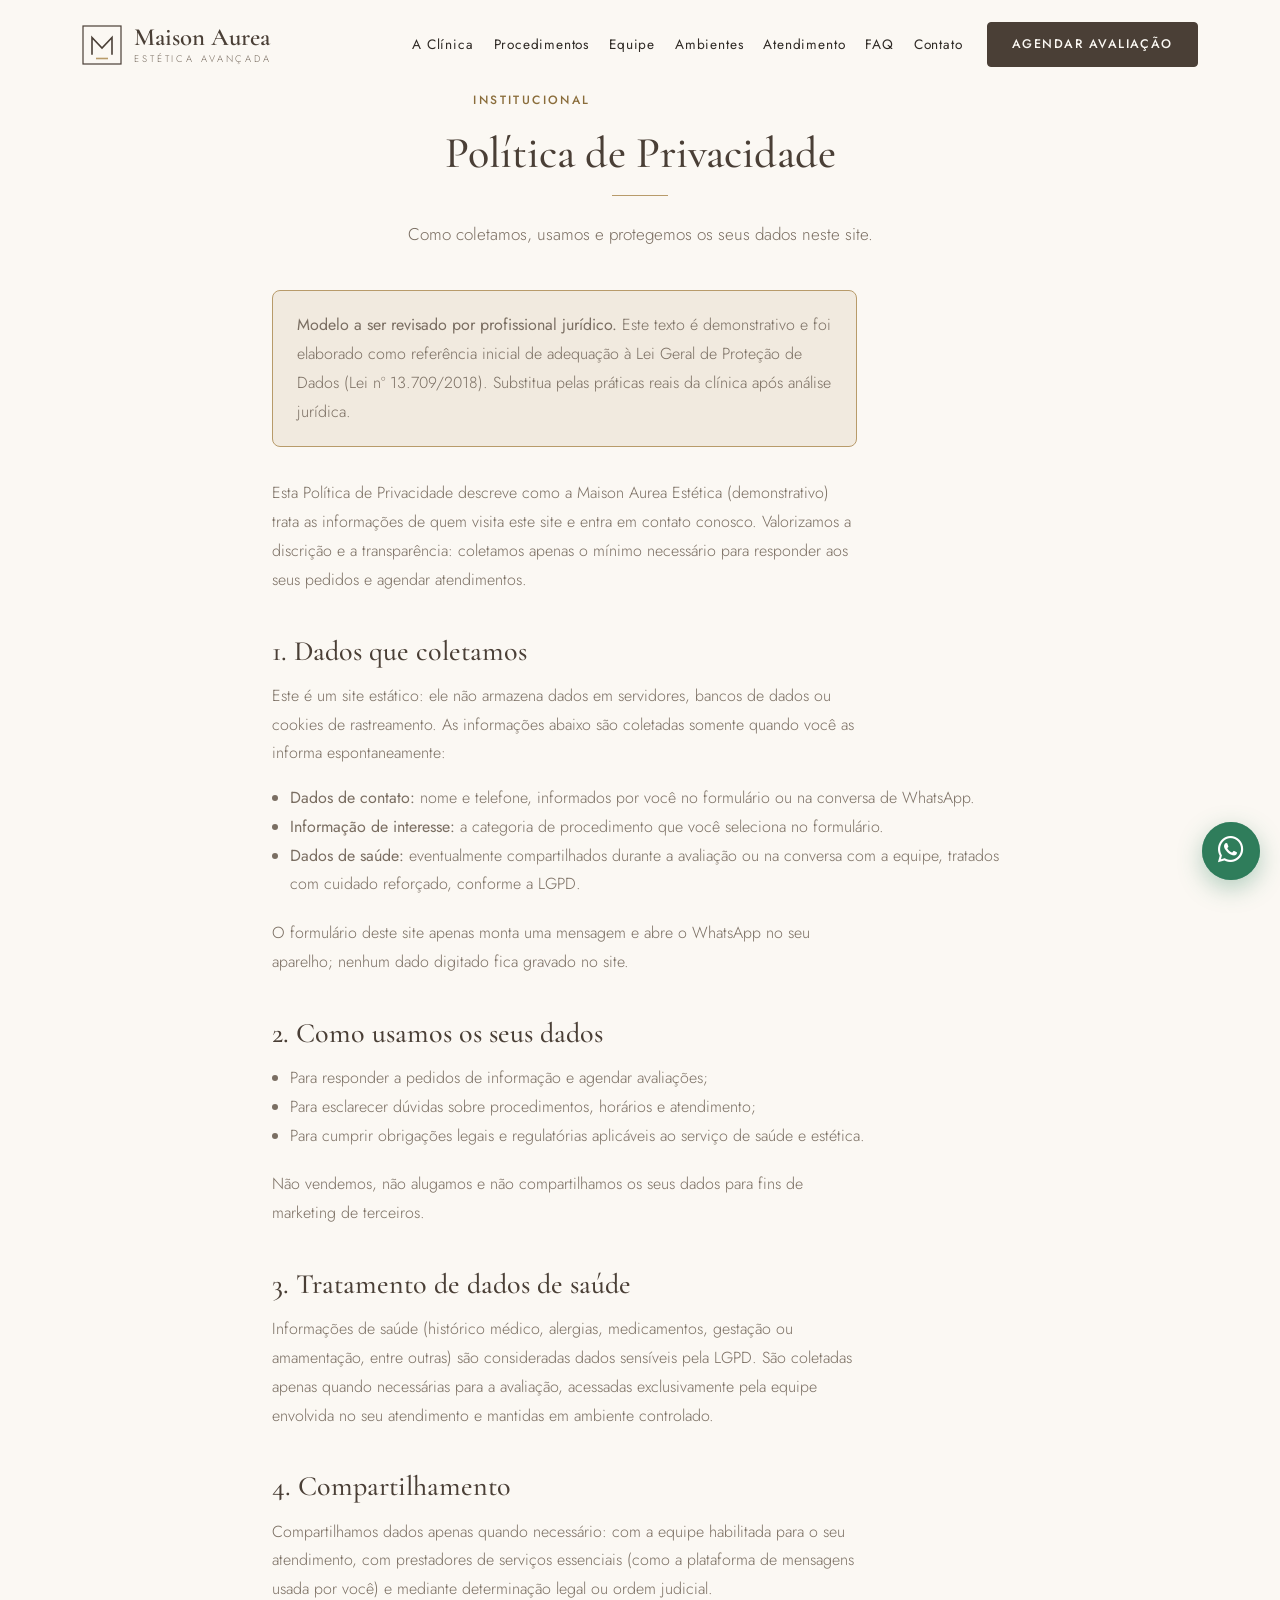
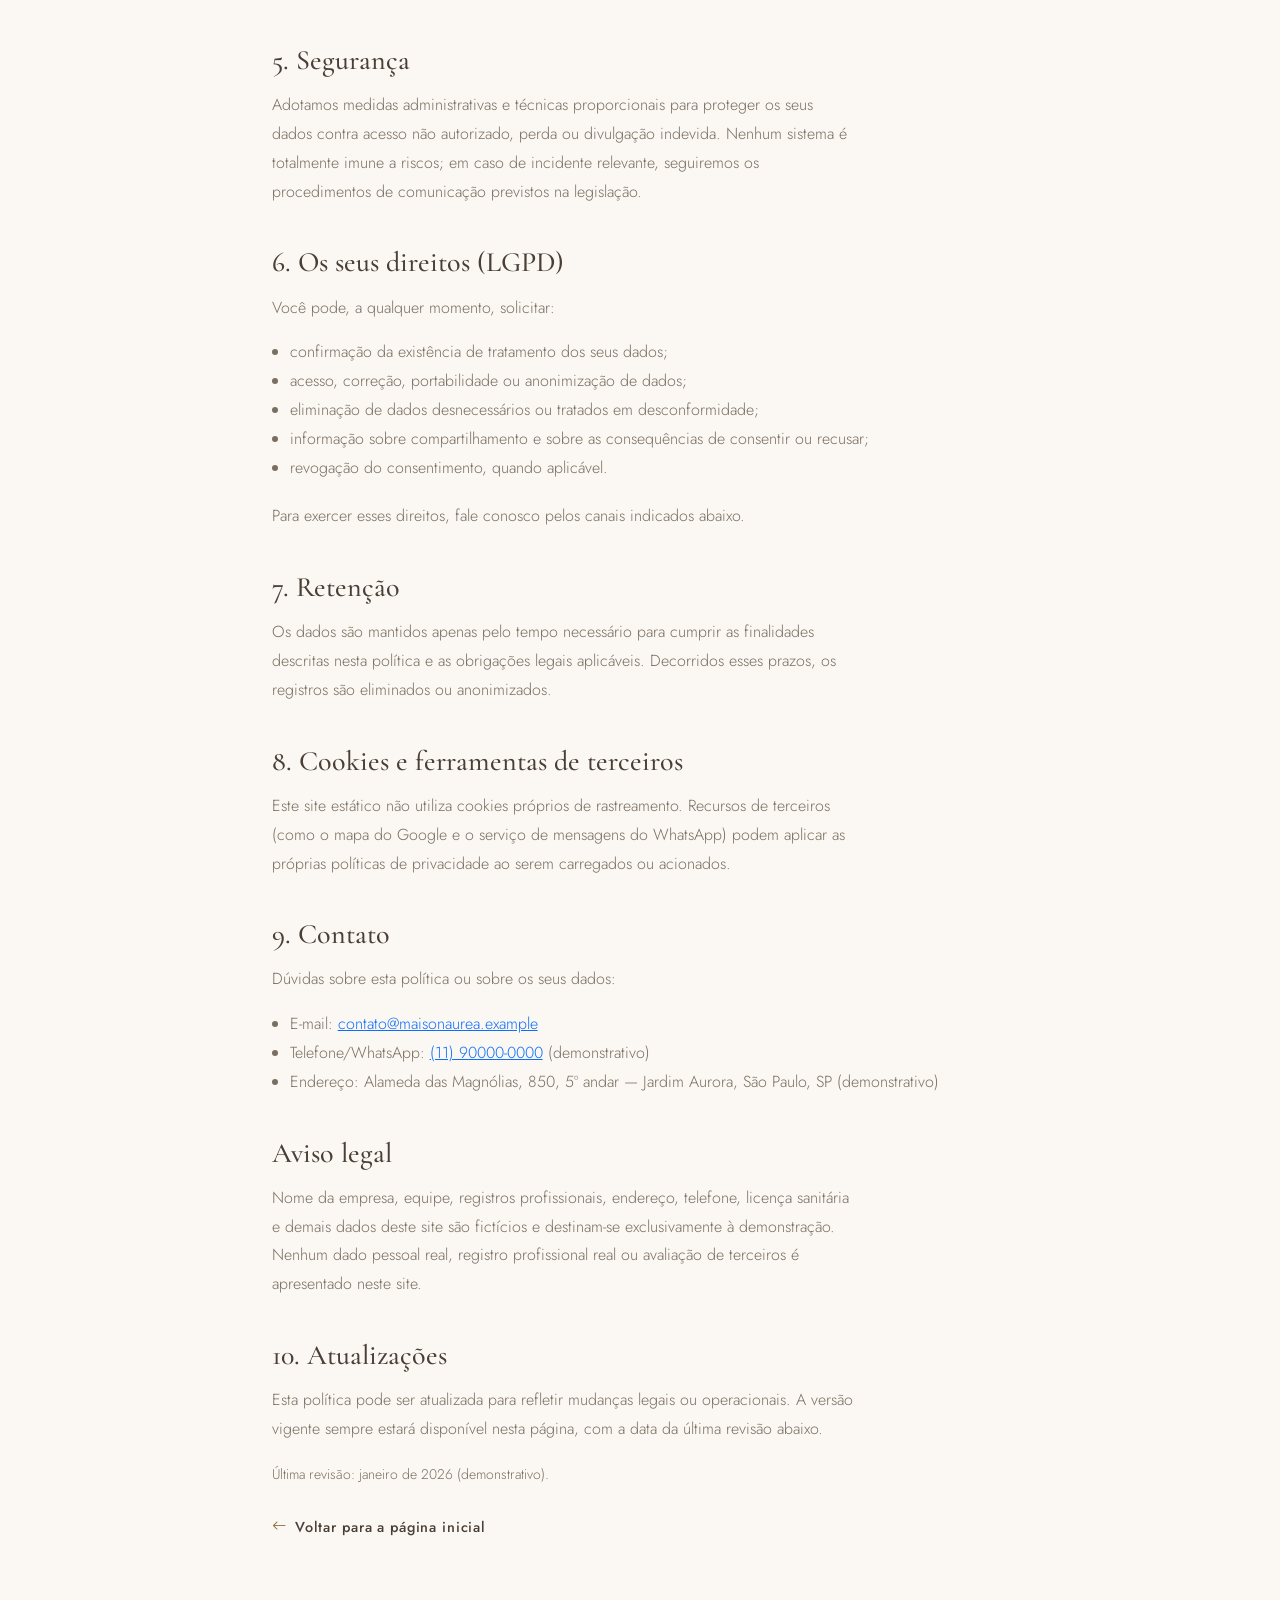
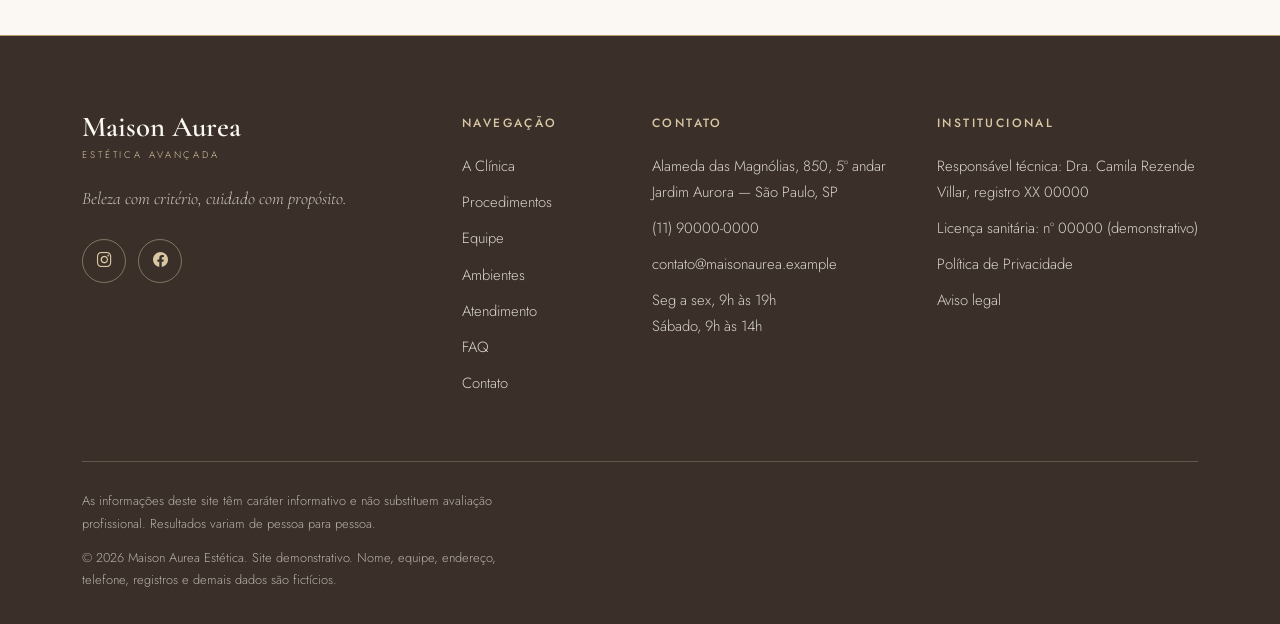
==== privacidade.html @ e2713e15 "first commit" ====
<!DOCTYPE html>
<html lang="pt-BR">
<head>
  <meta charset="UTF-8">
  <meta name="viewport" content="width=device-width, initial-scale=1">

  <title>Política de Privacidade | Maison Aurea Estética</title>
  <meta name="description" content="Política de privacidade da Maison Aurea Estética: como tratamos os seus dados de contato e de saúde conforme a LGPD.">
  <!-- SUBSTITUIR pelo domínio real antes da publicação -->
  <!-- <link rel="canonical" href="https://www.seudominio.com.br/privacidade.html"> -->
  <meta name="theme-color" content="#4A3F36">
  <meta name="robots" content="noindex">

  <link rel="icon" href="favicon/favicon.svg" type="image/svg+xml">
  <link rel="icon" href="favicon/favicon-32x32.png" sizes="32x32" type="image/png">
  <link rel="apple-touch-icon" href="favicon/apple-touch-icon.png">

  <link rel="preconnect" href="https://fonts.googleapis.com">
  <link rel="preconnect" href="https://fonts.gstatic.com" crossorigin>
  <link rel="preconnect" href="https://cdn.jsdelivr.net" crossorigin>
  <link href="https://fonts.googleapis.com/css2?family=Cormorant+Garamond:ital,wght@0,500;0,600;1,500;1,600&family=Jost:wght@300;400;500&display=swap" rel="stylesheet">

  <link href="https://cdn.jsdelivr.net/npm/bootstrap@5.3.3/dist/css/bootstrap.min.css" rel="stylesheet" integrity="sha384-QWTKZyjpPEjISv5WaRU9OFeRpok6YctnYmDr5pNlyT2bRjXh0JMhjY6hW+ALEwIH" crossorigin="anonymous">
  <link href="https://cdn.jsdelivr.net/npm/bootstrap-icons@1.11.3/font/bootstrap-icons.min.css" rel="stylesheet" integrity="sha384-XGjxtQfXaH2tnPFa9x+ruJTuLE3Aa6LhHSWRr1XeTyhezb4abCG4ccI5AkVDxqC+" crossorigin="anonymous">

  <link rel="stylesheet" href="css/style.css">
  <script>document.documentElement.classList.add('js');</script>
</head>
<body class="page-legal">

  <a class="skip-link" href="#conteudo">Pular para o conteúdo</a>

  <!-- ================= HEADER (idêntico ao index.html) ================= -->
  <header class="site-header is-scrolled" id="siteHeader">
    <nav class="navbar navbar-expand-lg fixed-top" aria-label="Navegação principal">
      <div class="container">
        <a class="navbar-brand" href="index.html" aria-label="Maison Aurea Estética — página inicial">
          <svg class="brand-monogram" viewBox="0 0 40 40" aria-hidden="true" focusable="false">
            <rect x="1" y="1" width="38" height="38" fill="none" stroke="currentColor" stroke-width="1.2"/>
            <path d="M10 29V12.5L20 23l10-10.5V29" fill="none" stroke="currentColor" stroke-width="1.6" stroke-linecap="square"/>
            <line x1="14" y1="33.5" x2="26" y2="33.5" stroke="#B89B6A" stroke-width="1.6"/>
          </svg>
          <span class="brand-text">
            <span class="brand-name">Maison Aurea</span>
            <span class="brand-sub">Estética avançada</span>
          </span>
        </a>

        <button class="navbar-toggler" type="button" data-bs-toggle="collapse" data-bs-target="#mainNav" aria-controls="mainNav" aria-expanded="false" aria-label="Abrir menu">
          <span class="navbar-toggler-icon" aria-hidden="true">
            <span></span><span></span><span></span>
          </span>
        </button>

        <div class="collapse navbar-collapse" id="mainNav">
          <ul class="navbar-nav ms-auto mb-2 mb-lg-0">
            <li class="nav-item"><a class="nav-link" href="index.html#clinica">A Clínica</a></li>
            <li class="nav-item"><a class="nav-link" href="index.html#procedimentos">Procedimentos</a></li>
            <li class="nav-item"><a class="nav-link" href="index.html#equipe">Equipe</a></li>
            <li class="nav-item"><a class="nav-link" href="index.html#ambientes">Ambientes</a></li>
            <li class="nav-item"><a class="nav-link" href="index.html#atendimento">Atendimento</a></li>
            <li class="nav-item"><a class="nav-link" href="index.html#faq">FAQ</a></li>
            <li class="nav-item"><a class="nav-link" href="index.html#contato">Contato</a></li>
          </ul>
          <a class="btn btn-brand btn-header-cta" href="https://wa.me/5511900000000" target="_blank" rel="noopener noreferrer" data-whatsapp-message="Olá! Gostaria de agendar uma avaliação na Maison Aurea.">
            Agendar avaliação
          </a>
        </div>
      </div>
    </nav>
  </header>

  <main id="conteudo">
    <!-- ================= POLÍTICA DE PRIVACIDADE ================= -->
    <section class="section" aria-labelledby="privacidade-title">
      <div class="container">
        <div class="section-header">
          <p class="section-eyebrow">Institucional</p>
          <h1 class="section-title" id="privacidade-title">Política de Privacidade</h1>
          <span class="section-rule" aria-hidden="true"></span>
          <p class="section-subtitle">Como coletamos, usamos e protegemos os seus dados neste site.</p>
        </div>

        <div class="legal-content">
          <!--
            MODELO DEMONSTRATIVO: este texto é um ponto de partida para a LGPD
            e DEVE ser revisado por profissional jurídico antes da publicação.
          -->
          <p class="legal-demo-note">
            <strong>Modelo a ser revisado por profissional jurídico.</strong>
            Este texto é demonstrativo e foi elaborado como referência inicial de adequação à Lei Geral de Proteção de Dados (Lei nº 13.709/2018). Substitua pelas práticas reais da clínica após análise jurídica.
          </p>

          <p>Esta Política de Privacidade descreve como a Maison Aurea Estética (demonstrativo) trata as informações de quem visita este site e entra em contato conosco. Valorizamos a discrição e a transparência: coletamos apenas o mínimo necessário para responder aos seus pedidos e agendar atendimentos.</p>

          <h2>1. Dados que coletamos</h2>
          <p>Este é um site estático: ele não armazena dados em servidores, bancos de dados ou cookies de rastreamento. As informações abaixo são coletadas somente quando você as informa espontaneamente:</p>
          <ul>
            <li><strong>Dados de contato:</strong> nome e telefone, informados por você no formulário ou na conversa de WhatsApp.</li>
            <li><strong>Informação de interesse:</strong> a categoria de procedimento que você seleciona no formulário.</li>
            <li><strong>Dados de saúde:</strong> eventualmente compartilhados durante a avaliação ou na conversa com a equipe, tratados com cuidado reforçado, conforme a LGPD.</li>
          </ul>
          <p>O formulário deste site apenas monta uma mensagem e abre o WhatsApp no seu aparelho; nenhum dado digitado fica gravado no site.</p>

          <h2>2. Como usamos os seus dados</h2>
          <ul>
            <li>Para responder a pedidos de informação e agendar avaliações;</li>
            <li>Para esclarecer dúvidas sobre procedimentos, horários e atendimento;</li>
            <li>Para cumprir obrigações legais e regulatórias aplicáveis ao serviço de saúde e estética.</li>
          </ul>
          <p>Não vendemos, não alugamos e não compartilhamos os seus dados para fins de marketing de terceiros.</p>

          <h2>3. Tratamento de dados de saúde</h2>
          <p>Informações de saúde (histórico médico, alergias, medicamentos, gestação ou amamentação, entre outras) são consideradas dados sensíveis pela LGPD. São coletadas apenas quando necessárias para a avaliação, acessadas exclusivamente pela equipe envolvida no seu atendimento e mantidas em ambiente controlado.</p>

          <h2>4. Compartilhamento</h2>
          <p>Compartilhamos dados apenas quando necessário: com a equipe habilitada para o seu atendimento, com prestadores de serviços essenciais (como a plataforma de mensagens usada por você) e mediante determinação legal ou ordem judicial.</p>

          <h2>5. Segurança</h2>
          <p>Adotamos medidas administrativas e técnicas proporcionais para proteger os seus dados contra acesso não autorizado, perda ou divulgação indevida. Nenhum sistema é totalmente imune a riscos; em caso de incidente relevante, seguiremos os procedimentos de comunicação previstos na legislação.</p>
          <h2>6. Os seus direitos (LGPD)</h2>
          <p>Você pode, a qualquer momento, solicitar:</p>
          <ul>
            <li>confirmação da existência de tratamento dos seus dados;</li>
            <li>acesso, correção, portabilidade ou anonimização de dados;</li>
            <li>eliminação de dados desnecessários ou tratados em desconformidade;</li>
            <li>informação sobre compartilhamento e sobre as consequências de consentir ou recusar;</li>
            <li>revogação do consentimento, quando aplicável.</li>
          </ul>
          <p>Para exercer esses direitos, fale conosco pelos canais indicados abaixo.</p>

          <h2>7. Retenção</h2>
          <p>Os dados são mantidos apenas pelo tempo necessário para cumprir as finalidades descritas nesta política e as obrigações legais aplicáveis. Decorridos esses prazos, os registros são eliminados ou anonimizados.</p>

          <h2>8. Cookies e ferramentas de terceiros</h2>
          <p>Este site estático não utiliza cookies próprios de rastreamento. Recursos de terceiros (como o mapa do Google e o serviço de mensagens do WhatsApp) podem aplicar as próprias políticas de privacidade ao serem carregados ou acionados.</p>

          <h2>9. Contato</h2>
          <p>Dúvidas sobre esta política ou sobre os seus dados:</p>
          <ul>
            <li>E-mail: <a href="mailto:contato@maisonaurea.example">contato@maisonaurea.example</a></li>
            <li>Telefone/WhatsApp: <a href="tel:+5511900000000">(11) 90000-0000</a> (demonstrativo)</li>
            <li>Endereço: Alameda das Magnólias, 850, 5º andar — Jardim Aurora, São Paulo, SP (demonstrativo)</li>
          </ul>

          <h2 id="aviso-legal">Aviso legal</h2>
          <p>Nome da empresa, equipe, registros profissionais, endereço, telefone, licença sanitária e demais dados deste site são fictícios e destinam-se exclusivamente à demonstração. Nenhum dado pessoal real, registro profissional real ou avaliação de terceiros é apresentado neste site.</p>

          <h2>10. Atualizações</h2>
          <p>Esta política pode ser atualizada para refletir mudanças legais ou operacionais. A versão vigente sempre estará disponível nesta página, com a data da última revisão abaixo.</p>
          <p><small>Última revisão: janeiro de 2026 (demonstrativo).</small></p>

          <p class="mt-4 mb-0">
            <a class="link-arrow" href="index.html">
              <i class="bi bi-arrow-left" aria-hidden="true"></i>
              Voltar para a página inicial
            </a>
          </p>
        </div>
      </div>
    </section>
  </main>
  <!-- ================= RODAPÉ (idêntico ao index.html) ================= -->
  <footer class="site-footer" aria-labelledby="footer-title">
    <h2 class="visually-hidden" id="footer-title">Informações institucionais e contato</h2>
    <div class="container">
      <div class="row g-4 footer-grid">
        <div class="col-lg-4 col-md-6">
          <p class="footer-brand">Maison Aurea</p>
          <p class="footer-brand-sub">Estética avançada</p>
          <p class="footer-slogan">Beleza com critério, cuidado com propósito.</p>
          <div class="footer-social">
            <a href="https://www.instagram.com/" target="_blank" rel="noopener noreferrer" aria-label="Instagram da Maison Aurea (abre em nova aba)">
              <i class="bi bi-instagram" aria-hidden="true"></i>
            </a>
            <a href="#" aria-label="Facebook da Maison Aurea (em breve)">
              <i class="bi bi-facebook" aria-hidden="true"></i>
            </a>
          </div>
        </div>

        <div class="col-lg-2 col-md-6">
          <p class="footer-title">Navegação</p>
          <ul class="footer-links list-unstyled">
            <li><a href="index.html#clinica">A Clínica</a></li>
            <li><a href="index.html#procedimentos">Procedimentos</a></li>
            <li><a href="index.html#equipe">Equipe</a></li>
            <li><a href="index.html#ambientes">Ambientes</a></li>
            <li><a href="index.html#atendimento">Atendimento</a></li>
            <li><a href="index.html#faq">FAQ</a></li>
            <li><a href="index.html#contato">Contato</a></li>
          </ul>
        </div>

        <div class="col-lg-3 col-md-6">
          <p class="footer-title">Contato</p>
          <ul class="footer-links list-unstyled">
            <li>Alameda das Magnólias, 850, 5º andar<br>Jardim Aurora — São Paulo, SP</li>
            <li><a href="tel:+5511900000000">(11) 90000-0000</a></li>
            <li><a href="mailto:contato@maisonaurea.example">contato@maisonaurea.example</a></li>
            <li>Seg a sex, 9h às 19h<br>Sábado, 9h às 14h</li>
          </ul>
        </div>

        <div class="col-lg-3 col-md-6">
          <p class="footer-title">Institucional</p>
          <ul class="footer-links list-unstyled">
            <!-- SUBSTITUIR pelo registro profissional real e verificado -->
            <li>Responsável técnica: Dra. Camila Rezende Villar, registro XX 00000</li>
            <!-- SUBSTITUIR pela licença sanitária real -->
            <li>Licença sanitária: nº 00000 (demonstrativo)</li>
            <li><a href="privacidade.html" aria-current="page">Política de Privacidade</a></li>
            <li><a href="privacidade.html#aviso-legal">Aviso legal</a></li>
          </ul>
        </div>
      </div>

      <div class="footer-bottom">
        <p class="footer-compliance">As informações deste site têm caráter informativo e não substituem avaliação profissional. Resultados variam de pessoa para pessoa.</p>
        <p class="footer-copy">© <span data-current-year>2026</span> Maison Aurea Estética. Site demonstrativo. Nome, equipe, endereço, telefone, registros e demais dados são fictícios.</p>
      </div>
    </div>
  </footer>
  <!-- Botão flutuante de WhatsApp -->
  <a class="whatsapp-float" href="https://wa.me/5511900000000" target="_blank" rel="noopener noreferrer"
     aria-label="Falar pelo WhatsApp (abre em nova aba)" data-whatsapp-message="Olá! Gostaria de agendar uma avaliação na Maison Aurea.">
    <i class="bi bi-whatsapp" aria-hidden="true"></i>
  </a>

  <!-- Botão voltar ao topo -->
  <button type="button" class="back-to-top" aria-label="Voltar ao topo da página" id="backToTop">
    <i class="bi bi-arrow-up" aria-hidden="true"></i>
  </button>

  <script src="https://cdn.jsdelivr.net/npm/bootstrap@5.3.3/dist/js/bootstrap.bundle.min.js" integrity="sha384-YvpcrYf0tY3lHB60NNkmXc5s9fDVZLESaAA55NDzOxhy9GkcIdslK1eN7N6jIeHz" crossorigin="anonymous"></script>
  <script src="js/script.js"></script>
</body>
</html>
---- css/style.css ----
/* ============================================================
   MAISON AUREA ESTÉTICA — style.css
   Organização: variáveis · base · tipografia · botões · header
   · hero · seções · componentes · rodapé · utilitários · responsivo
   ============================================================ */

/* ---------- 1. VARIÁVEIS ---------- */
:root {
  /* Cores da paleta */
  --c-primary: #4A3F36;
  --c-secondary: #B89B6A;
  --c-accent: #D9C7A3;
  --c-bg: #FBF8F3;
  --c-surface: #F1EADF;
  --c-surface-alt: #FFFFFF;
  --c-text: #2E2924;
  --c-muted: #7A6E62;
  --c-border: #E4DACB;
  --c-whatsapp: #2F7D5B;
  --c-gold-text: #8A6D3B;      /* dourado escurecido: texto pequeno com contraste AA */
  --c-footer: #3A3029;
  --c-on-dark: #FBF8F3;

  /* Tipografia */
  --font-display: "Cormorant Garamond", Georgia, "Times New Roman", serif;
  --font-body: "Jost", "Segoe UI", system-ui, sans-serif;

  /* Raios, sombras, espaços */
  --radius-sm: 4px;
  --radius-md: 8px;
  --shadow-soft: 0 10px 40px rgba(60, 45, 30, 0.06);
  --shadow-hover: 0 16px 44px rgba(60, 45, 30, 0.10);
  --section-pad-y: clamp(4rem, 7vw, 7.5rem);
  --header-h: 90px;
  --header-h-scrolled: 72px;
  --ease-out: cubic-bezier(0.22, 1, 0.36, 1);

  /* Bootstrap sobrescrito */
  --bs-body-font-family: var(--font-body);
  --bs-body-bg: var(--c-bg);
  --bs-body-color: var(--c-text);
  --bs-body-font-size: 1.0625rem;
  --bs-body-line-height: 1.75;
  --bs-border-color: var(--c-border);
  --bs-link-color: var(--c-primary);
  --bs-link-hover-color: var(--c-gold-text);
  --bs-link-underline-color: var(--c-secondary);
  --bs-link-underline-offset: 0.3em;
}

/* ---------- 2. BASE ---------- */
html {
  scroll-behavior: smooth;
  scroll-padding-top: calc(var(--header-h-scrolled) + 1rem);
}

body {
  background-color: var(--c-bg);
  color: var(--c-text);
  font-family: var(--font-body);
  font-weight: 300;
  -webkit-font-smoothing: antialiased;
  overflow-x: hidden;
}

img {
  max-width: 100%;
  height: auto;
}

section[id] {
  scroll-margin-top: calc(var(--header-h-scrolled) + 0.5rem);
}

/* Foco visível sempre presente */
:focus-visible {
  outline: 3px solid var(--c-primary);
  outline-offset: 3px;
}
.site-footer :focus-visible,
.cta-final :focus-visible {
  outline-color: var(--c-accent);
}

/* Skip link */
.skip-link {
  position: fixed;
  top: -100%;
  left: 1rem;
  z-index: 2000;
  padding: 0.75rem 1.25rem;
  background: var(--c-primary);
  color: var(--c-on-dark);
  font-size: 0.9rem;
  border-radius: var(--radius-sm);
  transition: top 0.25s var(--ease-out);
}
.skip-link:focus {
  top: 1rem;
}

/* ---------- 3. TIPOGRAFIA ---------- */
h1, h2, h3, h4 {
  font-family: var(--font-display);
  font-weight: 500;
  color: var(--c-primary);
  line-height: 1.2;
}

p {
  max-width: 65ch;
}

.section {
  padding-block: var(--section-pad-y);
  position: relative;
}

.section--surface {
  background-color: var(--c-surface);
}

.section--steps {
  background-color: var(--c-surface);
}

/* Cabeçalho de seção reutilizável */
.section-header {
  text-align: center;
  max-width: 46rem;
  margin: 0 auto clamp(2.5rem, 5vw, 4rem);
}
.section-header--left {
  text-align: left;
  margin-left: 0;
  margin-right: 0;
}

.section-eyebrow {
  font-size: 0.75rem;
  font-weight: 500;
  letter-spacing: 0.2em;
  text-transform: uppercase;
  color: var(--c-gold-text);
  margin-bottom: 1rem;
}
.section-eyebrow--light {
  color: var(--c-accent);
}

.section-title {
  font-size: clamp(2rem, 1.4rem + 2.6vw, 2.75rem);
  line-height: 1.2;
  margin-bottom: 1rem;
}
.section-title--sm {
  font-size: clamp(1.5rem, 1.2rem + 1.4vw, 2rem);
}

.section-rule {
  display: block;
  width: 3.5rem;
  height: 1px;
  background: var(--c-secondary);
  margin: 0 auto 1.5rem;
}
.section-header--left .section-rule {
  margin-left: 0;
}

.section-subtitle,
.section-lead {
  color: var(--c-muted);
  font-size: 1.0625rem;
  line-height: 1.75;
  margin-inline: auto;
}
.section-header--left .section-subtitle,
.section-header--left .section-lead {
  margin-inline: 0;
}
.section-text {
  color: var(--c-muted);
  line-height: 1.8;
  margin-bottom: 2rem;
}
/* ---------- 4. BOTÕES E LINKS ---------- */
.btn {
  font-family: var(--font-body);
  font-size: 0.85rem;
  font-weight: 500;
  letter-spacing: 0.12em;
  text-transform: uppercase;
  padding: 1rem 2.25rem;
  border-radius: var(--radius-sm);
  transition: background-color 0.35s var(--ease-out),
              color 0.35s var(--ease-out),
              border-color 0.35s var(--ease-out);
}

.btn-brand {
  background-color: var(--c-primary);
  border: 1px solid var(--c-primary);
  color: var(--c-on-dark);
}
.btn-brand:hover,
.btn-brand:focus {
  background-color: var(--c-secondary);
  border-color: var(--c-secondary);
  color: var(--c-text); /* contraste AA sobre dourado */
}

.btn-outline-brand {
  background-color: transparent;
  border: 1px solid var(--c-primary);
  color: var(--c-primary);
}
.btn-outline-brand:hover,
.btn-outline-brand:focus {
  background-color: var(--c-primary);
  border-color: var(--c-primary);
  color: var(--c-on-dark);
}

.btn-light-brand {
  background-color: var(--c-on-dark);
  border: 1px solid var(--c-on-dark);
  color: var(--c-primary);
}
.btn-light-brand:hover,
.btn-light-brand:focus {
  background-color: var(--c-accent);
  border-color: var(--c-accent);
  color: var(--c-text);
}

.btn-outline-light {
  background: transparent;
  border: 1px solid var(--c-accent);
  color: var(--c-on-dark);
}
.btn-outline-light:hover,
.btn-outline-light:focus {
  background-color: var(--c-accent);
  border-color: var(--c-accent);
  color: var(--c-text);
}

/* Link de texto com fio dourado que expande */
.link-arrow {
  display: inline-flex;
  align-items: center;
  gap: 0.5rem;
  font-family: var(--font-body);
  font-size: 0.9rem;
  font-weight: 500;
  letter-spacing: 0.06em;
  color: var(--c-primary);
  text-decoration: none;
  padding-bottom: 0.3rem;
  background-image: linear-gradient(var(--c-secondary), var(--c-secondary));
  background-repeat: no-repeat;
  background-position: left bottom;
  background-size: 0% 1px;
  transition: background-size 0.45s var(--ease-out), color 0.3s;
}
.link-arrow:hover,
.link-arrow:focus-visible {
  background-size: 100% 1px;
  color: var(--c-primary);
}
.link-arrow i {
  color: var(--c-gold-text);
  transition: transform 0.35s var(--ease-out);
}
.link-arrow:hover i {
  transform: translateX(5px);
}

/* Selo discreto demonstrativo */
.badge-demo {
  display: inline-block;
  font-size: 0.65rem;
  font-weight: 500;
  letter-spacing: 0.16em;
  text-transform: uppercase;
  color: var(--c-gold-text);
  background: rgba(251, 248, 243, 0.92);
  border: 1px solid var(--c-border);
  border-radius: var(--radius-sm);
  padding: 0.3rem 0.7rem;
}
.badge-demo--photo {
  position: absolute;
  top: 0.75rem;
  left: 0.75rem;
  z-index: 2;
}

/* ---------- 5. HEADER ---------- */
.site-header .navbar {
  min-height: var(--header-h);
  padding-block: 0.5rem;
  background-color: transparent;
  border-bottom: 1px solid transparent;
  transition: min-height 0.35s var(--ease-out),
              background-color 0.35s var(--ease-out),
              border-color 0.35s var(--ease-out),
              box-shadow 0.35s var(--ease-out);
}

.site-header.is-scrolled .navbar {
  min-height: var(--header-h-scrolled);
  background-color: rgba(251, 248, 243, 0.92);
  -webkit-backdrop-filter: blur(8px);
  backdrop-filter: blur(8px);
  border-bottom-color: var(--c-border);
  box-shadow: var(--shadow-soft);
}

.navbar-brand {
  display: flex;
  align-items: center;
  gap: 0.75rem;
  color: var(--c-primary);
}
.navbar-brand:hover {
  color: var(--c-primary);
}

.brand-monogram {
  width: 40px;
  height: 40px;
  color: var(--c-primary);
  flex-shrink: 0;
}

.brand-text {
  display: flex;
  flex-direction: column;
  line-height: 1;
}
.brand-name {
  font-family: var(--font-display);
  font-weight: 600;
  font-size: 1.55rem;
  color: var(--c-primary);
}
.brand-sub {
  font-size: 0.6rem;
  letter-spacing: 0.3em;
  text-transform: uppercase;
  color: var(--c-muted);
  margin-top: 0.3rem;
}

.navbar-nav {
  gap: 0.25rem;
}
.navbar .nav-link {
  position: relative;
  font-size: 0.85rem;
  font-weight: 400;
  letter-spacing: 0.06em;
  color: var(--c-text);
  padding: 0.5rem 0.85rem;
  transition: color 0.3s;
}
.navbar .nav-link::after {
  content: "";
  position: absolute;
  left: 0.85rem;
  right: 0.85rem;
  bottom: 0.15rem;
  height: 1px;
  background: var(--c-secondary);
  transform: scaleX(0);
  transform-origin: left;
  transition: transform 0.35s var(--ease-out);
}
.navbar .nav-link:hover,
.navbar .nav-link.active {
  color: var(--c-primary);
}
.navbar .nav-link:hover::after,
.navbar .nav-link.active::after {
  transform: scaleX(1);
}

.btn-header-cta {
  padding: 0.75rem 1.5rem;
  font-size: 0.78rem;
  margin-left: 1rem;
}

/* Ícone do hambúrguer */
.navbar-toggler {
  border: 1px solid var(--c-border);
  border-radius: var(--radius-sm);
  padding: 0.5rem 0.65rem;
}
.navbar-toggler:focus {
  box-shadow: 0 0 0 0.2rem rgba(184, 155, 106, 0.35);
}
.navbar-toggler-icon {
  display: flex;
  flex-direction: column;
  gap: 5px;
  width: 22px;
}
.navbar-toggler-icon span {
  display: block;
  height: 1.5px;
  background: var(--c-primary);
  border-radius: 2px;
}
/* Menu mobile em painel */
@media (max-width: 991.98px) {
  .navbar-collapse {
    background: var(--c-bg);
    border: 1px solid var(--c-border);
    border-radius: var(--radius-md);
    margin-top: 0.75rem;
    padding: 1rem 1.25rem 1.5rem;
    box-shadow: var(--shadow-soft);
    max-height: calc(100vh - var(--header-h) - 1.5rem);
    overflow-y: auto;
  }
  .navbar-collapse .nav-link {
    font-family: var(--font-display);
    font-size: 1.35rem;
    padding: 0.6rem 0.25rem;
    min-height: 48px;
    display: flex;
    align-items: center;
  }

  .navbar-collapse .nav-link::after {
    left: 0.25rem;
    right: auto;
    width: 2rem;
  }
  .btn-header-cta {
    display: block;
    width: 100%;
    margin: 1.25rem 0 0;
    text-align: center;
    min-height: 48px;
  }
}

/* ---------- 6. HERO ---------- */
.hero {
  padding-top: var(--header-h);
  background-color: var(--c-bg);
  overflow: hidden;
}

.hero-row {
  min-height: calc(100vh - var(--header-h));
  min-height: calc(100svh - var(--header-h));
}

.hero-content {
  padding: clamp(3rem, 6vw, 5.5rem) clamp(1.5rem, 4vw, 4rem)
           clamp(3rem, 6vw, 5.5rem)
           max(1.5rem, calc((100vw - 1320px) / 2 + 1rem));
}

.hero-eyebrow {
  display: flex;
  align-items: center;
  gap: 1rem;
  font-size: 0.75rem;
  font-weight: 500;
  letter-spacing: 0.2em;
  text-transform: uppercase;
  color: var(--c-gold-text);
  margin-bottom: 1.75rem;
}
.hero-eyebrow-line {
  display: inline-block;
  width: 3rem;
  height: 1px;
  background: var(--c-secondary);
}

.hero-title {
  font-size: clamp(2.4rem, 1.5rem + 4vw, 4rem);
  line-height: 1.1;
  margin-bottom: 1.5rem;
}
.hero-title em {
  font-style: italic;
  color: var(--c-primary);
}

.hero-subtitle {
  font-size: clamp(1rem, 0.95rem + 0.3vw, 1.125rem);
  line-height: 1.75;
  color: var(--c-muted);
  margin-bottom: 2.25rem;
}

.hero-actions {
  display: flex;
  flex-wrap: wrap;
  gap: 1rem;
  margin-bottom: 2.5rem;
}

.hero-trust {
  display: flex;
  flex-wrap: wrap;
  gap: 0.75rem 2rem;
  font-size: 0.9rem;
  color: var(--c-text);
}
.hero-trust li {
  display: flex;
  align-items: center;
  gap: 0.5rem;
}
.hero-trust i {
  color: var(--c-gold-text);
  font-size: 1rem;
}

.hero-media {
  position: relative;
  align-self: stretch;
  min-height: 480px;
}
.hero-img {
  position: absolute;
  inset: 0;
  width: 100%;
  height: 100%;
  object-fit: cover;
  object-position: center 30%;
  border-radius: 0;
}
.hero-deco-rect {
  position: absolute;
  top: 8%;
  left: -3.5rem;
  width: 9rem;
  height: 12rem;
  background: var(--c-accent);
  opacity: 0.4;
  z-index: 1;
}
.hero-deco-line {
  position: absolute;
  bottom: 0;
  left: -1.25rem;
  width: 1px;
  height: 45%;
  background: var(--c-secondary);
  z-index: 2;
}
.hero-badge {
  position: absolute;
  left: clamp(1rem, 3vw, 2.5rem);
  bottom: clamp(1rem, 3vw, 2.5rem);
  z-index: 3;
  display: flex;
  align-items: center;
  gap: 0.6rem;
  background: rgba(251, 248, 243, 0.94);
  border: 1px solid var(--c-border);
  border-radius: var(--radius-sm);
  padding: 0.7rem 1.1rem;
  font-size: 0.8rem;
  letter-spacing: 0.04em;
  color: var(--c-text);
  box-shadow: var(--shadow-soft);
  max-width: calc(100% - 2rem);
}
.hero-badge i {
  color: var(--c-gold-text);
  font-size: 1rem;
}
/* ---------- 7. SEÇÃO A CLÍNICA ---------- */
.clinica-composition {
  position: relative;
  padding: 2rem 0 3.5rem 3rem;
}
.clinica-line {
  position: absolute;
  top: 0;
  left: 0.75rem;
  width: 1px;
  height: 80%;
  background: var(--c-secondary);
}
.clinica-img {
  margin: 0;
  overflow: hidden;
  border-radius: var(--radius-sm);
  box-shadow: var(--shadow-soft);
}
.clinica-img img {
  width: 100%;
  height: 100%;
  object-fit: cover;
  display: block;
  aspect-ratio: 4 / 5;
}
.clinica-img--main {
  width: 78%;
  margin-left: auto;
}
.clinica-img--secondary {
  position: absolute;
  left: 0;
  bottom: 0;
  width: 46%;
  border: 6px solid var(--c-bg);
}
.clinica-img--secondary img {
  aspect-ratio: 1 / 1;
}
.clinica-composition .badge-demo {
  position: absolute;
  right: 1rem;
  top: 3rem;
  z-index: 2;
}

.clinica-points {
  display: flex;
  flex-wrap: wrap;
  gap: 1.25rem 2rem;
  margin-bottom: 2.25rem;
}
.clinica-points li {
  display: flex;
  align-items: center;
  gap: 0.65rem;
  font-size: 0.95rem;
  color: var(--c-text);
}
.point-icon {
  display: inline-flex;
  align-items: center;
  justify-content: center;
  width: 42px;
  height: 42px;
  border: 1px solid var(--c-secondary);
  border-radius: 50%;
  color: var(--c-gold-text);
  flex-shrink: 0;
}

/* ---------- 8. PROCEDIMENTOS ---------- */
.section--procedures {
  background-color: var(--c-bg);
}

.procedure-filter {
  display: flex;
  flex-wrap: nowrap;
  gap: 0.5rem;
  justify-content: center;
  overflow-x: auto;
  -webkit-overflow-scrolling: touch;
  padding-bottom: 0.5rem;
  margin-bottom: 2.5rem;
  scrollbar-width: thin;
}
.filter-btn {
  flex: 0 0 auto;
  font-family: var(--font-body);
  font-size: 0.8rem;
  font-weight: 500;
  letter-spacing: 0.1em;
  text-transform: uppercase;
  color: var(--c-primary);
  background: transparent;
  border: 1px solid var(--c-border);
  border-radius: var(--radius-sm);
  padding: 0.65rem 1.4rem;
  min-height: 44px;
  transition: background-color 0.3s, border-color 0.3s, color 0.3s;
}
.filter-btn:hover {
  border-color: var(--c-secondary);
}
.filter-btn.is-active,
.filter-btn[aria-pressed="true"] {
  background: var(--c-primary);
  border-color: var(--c-primary);
  color: var(--c-on-dark);
}

.card-procedure {
  display: flex;
  flex-direction: column;
  background: var(--c-surface-alt);
  border: 1px solid var(--c-border);
  border-radius: var(--radius-md);
  padding: clamp(1.75rem, 3vw, 2.25rem);
  height: 100%;
  position: relative;
  transition: transform 0.35s var(--ease-out),
              box-shadow 0.35s var(--ease-out),
              border-color 0.35s var(--ease-out);
}
.card-procedure::after {
  content: "";
  position: absolute;
  left: -1px;
  right: -1px;
  bottom: -1px;
  height: 2px;
  background: var(--c-secondary);
  border-radius: 0 0 var(--radius-md) var(--radius-md);
  opacity: 0;
  transition: opacity 0.35s var(--ease-out);
}
.card-procedure:hover {
  transform: translateY(-4px);
  box-shadow: var(--shadow-hover);
  border-color: var(--c-accent);
}
.card-procedure:hover::after {
  opacity: 1;
}

.card-procedure__cat {
  font-size: 0.7rem;
  font-weight: 500;
  letter-spacing: 0.2em;
  text-transform: uppercase;
  color: var(--c-gold-text);
  margin-bottom: 1.25rem;
}
.card-procedure__icon {
  display: inline-flex;
  align-items: center;
  justify-content: center;
  width: 46px;
  height: 46px;
  border: 1px solid var(--c-secondary);
  border-radius: 50%;
  color: var(--c-gold-text);
  font-size: 1.15rem;
  margin-bottom: 1.25rem;
}
.card-procedure__title {
  font-size: clamp(1.3rem, 1.1rem + 0.8vw, 1.5rem);
  margin-bottom: 0.75rem;
}
.card-procedure__desc {
  color: var(--c-muted);
  font-size: 0.975rem;
  line-height: 1.7;
  margin-bottom: 1rem;
}
.card-procedure__indication {
  font-size: 0.875rem;
  color: var(--c-muted);
  line-height: 1.6;
  margin-bottom: 1.5rem;
}
.card-procedure__indication strong {
  color: var(--c-primary);
  font-weight: 500;
}
.card-procedure .link-arrow {
  margin-top: auto;
  align-self: flex-start;
}

/* Filtro: estado de transição */
.procedure-item {
  transition: opacity 0.25s ease;
}
.procedure-item.is-hidden {
  display: none;
}
.procedure-item.is-fading {
  opacity: 0;
}

.procedure-aviso {
  display: flex;
  align-items: flex-start;
  gap: 0.65rem;
  max-width: 46rem;
  margin: 2.5rem auto 0;
  text-align: left;
  font-size: 0.875rem;
  color: var(--c-muted);
  background: var(--c-surface);
  border: 1px solid var(--c-border);
  border-radius: var(--radius-sm);
  padding: 1rem 1.25rem;
}
.procedure-aviso i {
  color: var(--c-gold-text);
  font-size: 1.05rem;
  flex-shrink: 0;
  margin-top: 0.15rem;
}
/* ---------- 9. DIFERENCIAIS ---------- */
.diferenciais-item {
  padding: 2rem clamp(1.25rem, 2.5vw, 2.5rem);
  border-left: 1px solid var(--c-border);
}
.diferenciais-item:nth-child(3n + 1) {
  border-left: none;
}
.diferenciais-num {
  font-family: var(--font-display);
  font-size: 2.25rem;
  font-weight: 500;
  color: var(--c-secondary);
  line-height: 1;
  margin-bottom: 1rem;
}
.diferenciais-item h3 {
  font-size: 1.3rem;
  margin-bottom: 0.65rem;
}
.diferenciais-item p {
  color: var(--c-muted);
  font-size: 0.95rem;
  line-height: 1.7;
  margin-bottom: 0;
}

/* ---------- 10. EQUIPE ---------- */
.card-member {
  background: var(--c-surface-alt);
  border: 1px solid var(--c-border);
  border-radius: var(--radius-md);
  overflow: hidden;
  display: flex;
  flex-direction: column;
  transition: transform 0.35s var(--ease-out), box-shadow 0.35s var(--ease-out);
}
.card-member:hover {
  transform: translateY(-4px);
  box-shadow: var(--shadow-hover);
}
.card-member__photo {
  position: relative;
  overflow: hidden;
  aspect-ratio: 4 / 5;
}
.card-member__photo img {
  width: 100%;
  height: 100%;
  object-fit: cover;
  object-position: center top;
  display: block;
}
.card-member__body {
  padding: clamp(1.5rem, 3vw, 2rem);
  display: flex;
  flex-direction: column;
  flex-grow: 1;
}
.card-member__role {
  font-size: 0.7rem;
  font-weight: 500;
  letter-spacing: 0.18em;
  text-transform: uppercase;
  color: var(--c-gold-text);
  margin-bottom: 0.5rem;
}
.card-member__name {
  font-size: 1.45rem;
  margin-bottom: 0.75rem;
}
.card-member__area {
  font-size: 0.9rem;
  color: var(--c-muted);
  margin-bottom: 0.35rem;
}
.card-member__area span {
  color: var(--c-primary);
  font-weight: 500;
}
.card-member__register {
  font-size: 0.8rem;
  letter-spacing: 0.04em;
  color: var(--c-gold-text);
  border-top: 1px solid var(--c-border);
  padding-top: 0.75rem;
  margin-top: 0.5rem;
  margin-bottom: 0.85rem;
}
.card-member__text {
  font-size: 0.925rem;
  color: var(--c-muted);
  line-height: 1.7;
  margin-bottom: 0;
}

.formacao-block {
  max-width: 46rem;
  margin: 3rem auto 0;
  text-align: center;
  background: var(--c-surface);
  border: 1px solid var(--c-border);
  border-radius: var(--radius-md);
  padding: 1.75rem 2rem;
}
.formacao-block__title {
  font-family: var(--font-display);
  font-size: 1.25rem;
  color: var(--c-primary);
  margin-bottom: 0.5rem;
}
.formacao-block__text {
  font-size: 0.9rem;
  color: var(--c-muted);
  margin: 0 auto;
}

.section-cta {
  text-align: center;
  margin-top: 2.5rem;
}

/* ---------- 11. GALERIA ---------- */
.gallery-grid {
  display: grid;
  grid-template-columns: repeat(12, 1fr);
  gap: 1rem;
}
.gallery-item {
  position: relative;
  padding: 0;
  border: none;
  background: none;
  overflow: hidden;
  border-radius: var(--radius-sm);
  cursor: pointer;
  grid-column: span 4;
  aspect-ratio: 4 / 3;
}
.gallery-item--feature {
  grid-column: span 8;
  grid-row: span 2;
  aspect-ratio: auto;
}
.gallery-item img {
  width: 100%;
  height: 100%;
  object-fit: cover;
  display: block;
  transition: transform 0.7s var(--ease-out);
}
.gallery-item:hover img,
.gallery-item:focus-visible img {
  transform: scale(1.03);
}
.gallery-item__label {
  position: absolute;
  left: 0;
  right: 0;
  bottom: 0;
  padding: 1.75rem 1rem 0.85rem;
  font-family: var(--font-display);
  font-style: italic;
  font-size: 1.05rem;
  color: var(--c-on-dark);
  text-align: left;
  background: linear-gradient(to top, rgba(46, 41, 36, 0.72), transparent);
  opacity: 0;
  transform: translateY(6px);
  transition: opacity 0.4s var(--ease-out), transform 0.4s var(--ease-out);
}
.gallery-item:hover .gallery-item__label,
.gallery-item:focus-visible .gallery-item__label {
  opacity: 1;
  transform: translateY(0);
}

.gallery-note {
  display: flex;
  align-items: center;
  flex-wrap: wrap;
  gap: 0.75rem;
  margin: 1.5rem auto 0;
  font-size: 0.875rem;
  color: var(--c-muted);
}

.gallery-modal-caption {
  font-family: var(--font-display);
  font-style: italic;
  font-size: 1.1rem;
  color: var(--c-primary);
  text-align: center;
  margin: 1rem 0 0;
}
#galleryModalImg {
  width: 100%;
  height: auto;
  border-radius: var(--radius-sm);
  display: block;
}
#galleryModal .modal-content {
  background: var(--c-bg);
  border: 1px solid var(--c-border);
}
#galleryModal .modal-title {
  font-family: var(--font-display);
  font-size: 1.25rem;
  color: var(--c-primary);
}
/* ---------- 12. LINHA DO TEMPO (ETAPAS) ---------- */
.timeline {
  list-style: none;
  margin: 0;
  padding: 0;
  display: grid;
  grid-template-columns: repeat(5, 1fr);
  gap: 1.5rem;
  counter-reset: none;
  position: relative;
}
.timeline::before {
  content: "";
  position: absolute;
  top: 2rem;
  left: 4%;
  right: 4%;
  border-top: 1px dashed var(--c-secondary);
  opacity: 0.6;
}
.timeline-item {
  position: relative;
  text-align: center;
  padding-top: 0;
}
.timeline-num {
  display: inline-flex;
  align-items: center;
  justify-content: center;
  width: 4rem;
  height: 4rem;
  border-radius: 50%;
  background: var(--c-surface);
  border: 1px solid var(--c-secondary);
  font-family: var(--font-display);
  font-size: 1.5rem;
  color: var(--c-primary);
  margin-bottom: 1.25rem;
  position: relative;
  z-index: 1;
}
.timeline-item h3 {
  font-size: 1.25rem;
  margin-bottom: 0.5rem;
}
.timeline-item p {
  font-size: 0.9rem;
  color: var(--c-muted);
  line-height: 1.7;
  margin: 0 auto;
}

.notice-block {
  background: var(--c-bg);
  border: 1px solid var(--c-border);
  border-radius: var(--radius-md);
  padding: clamp(1.75rem, 3vw, 2.25rem);
  height: 100%;
}
.notice-block--gold {
  border-color: var(--c-secondary);
}
.notice-block__title {
  font-family: var(--font-display);
  font-size: 1.4rem;
  color: var(--c-primary);
  margin-bottom: 1rem;
}
.notice-block__list {
  margin: 0;
  padding-left: 1.1rem;
  color: var(--c-muted);
  font-size: 0.95rem;
  line-height: 1.85;
}
.notice-block p {
  color: var(--c-muted);
  font-size: 0.975rem;
  margin-bottom: 0;
}

/* ---------- 13. SEGURANÇA ---------- */
.security-item {
  display: flex;
  gap: 1.1rem;
  align-items: flex-start;
  background: var(--c-surface-alt);
  border: 1px solid var(--c-border);
  border-radius: var(--radius-md);
  padding: 1.75rem;
  height: 100%;
  transition: border-color 0.35s var(--ease-out);
}
.security-item:hover {
  border-color: var(--c-accent);
}
.security-item__icon {
  display: inline-flex;
  align-items: center;
  justify-content: center;
  width: 44px;
  height: 44px;
  border: 1px solid var(--c-secondary);
  border-radius: 50%;
  color: var(--c-gold-text);
  font-size: 1.1rem;
  flex-shrink: 0;
}
.security-item h3 {
  font-size: 1.2rem;
  margin-bottom: 0.4rem;
}
.security-item p {
  font-size: 0.9rem;
  color: var(--c-muted);
  line-height: 1.7;
  margin-bottom: 0;
}

.important-box {
  margin-top: 3rem;
  background: var(--c-surface);
  border: 1px solid var(--c-secondary);
  border-radius: var(--radius-md);
  padding: clamp(1.75rem, 3vw, 2.5rem);
}
.important-box__title {
  display: flex;
  align-items: center;
  gap: 0.6rem;
  font-family: var(--font-display);
  font-size: 1.4rem;
  color: var(--c-primary);
  margin-bottom: 1rem;
}
.important-box__title i {
  color: var(--c-gold-text);
}
.important-box ul {
  margin: 0 0 1.5rem;
  padding-left: 1.1rem;
  color: var(--c-muted);
  font-size: 0.95rem;
  line-height: 1.8;
}

/* ---------- 14. FAQ ---------- */
.faq-accordion {
  max-width: 52rem;
  margin: 0 auto;
  border-top: 1px solid var(--c-border);
}
.faq-accordion .accordion-item {
  background: transparent;
  border: none;
  border-bottom: 1px solid var(--c-border);
}
.faq-accordion .accordion-button {
  font-family: var(--font-display);
  font-size: clamp(1.15rem, 1rem + 0.6vw, 1.35rem);
  font-weight: 500;
  color: var(--c-primary);
  background: transparent;
  padding: 1.4rem 0;
  box-shadow: none;
}
.faq-accordion .accordion-button:not(.collapsed) {
  background: transparent;
  color: var(--c-primary);
}
.faq-accordion .accordion-button:focus {
  box-shadow: none;
  outline: 3px solid var(--c-primary);
  outline-offset: 2px;
}
.faq-accordion .accordion-button::after {
  content: "+";
  background: none;
  width: auto;
  height: auto;
  font-family: var(--font-body);
  font-size: 1.5rem;
  font-weight: 300;
  color: var(--c-gold-text);
  transform: none;
  transition: none;
  opacity: 1;
  float: right;
}
.faq-accordion .accordion-button:not(.collapsed)::after {
  content: "−";
  transform: none;
  box-shadow: none;
}
.faq-accordion .accordion-body {
  padding: 0 3rem 1.6rem 0;
  color: var(--c-muted);
  font-size: 0.975rem;
  line-height: 1.8;
}

.faq-cta {
  max-width: 52rem;
  margin: 2.5rem auto 0;
  text-align: center;
  background: var(--c-surface-alt);
  border: 1px solid var(--c-border);
  border-radius: var(--radius-md);
  padding: 2rem;
}
.faq-cta p {
  font-family: var(--font-display);
  font-size: 1.3rem;
  color: var(--c-primary);
  margin: 0 auto 1.25rem;
}
/* ---------- 15. CTA FINAL ---------- */
.cta-final {
  position: relative;
  background: linear-gradient(135deg, var(--c-primary) 0%, var(--c-footer) 100%);
  color: var(--c-on-dark);
  padding-block: clamp(4.5rem, 7vw, 7rem);
  overflow: hidden;
}
.cta-final__inner {
  text-align: center;
  max-width: 44rem;
  margin: 0 auto;
}
.cta-final__title {
  font-size: clamp(2rem, 1.4rem + 2.6vw, 2.75rem);
  color: var(--c-on-dark);
  margin-bottom: 1.25rem;
}
.cta-final__text {
  color: rgba(251, 248, 243, 0.82);
  font-size: 1.0625rem;
  line-height: 1.75;
  margin: 0 auto 2.25rem;
}
.cta-final__actions {
  display: flex;
  flex-wrap: wrap;
  gap: 1rem;
  justify-content: center;
}
.cta-ornament {
  position: absolute;
  left: 50%;
  transform: translateX(-50%);
  width: min(32rem, 80%);
  height: 1px;
  background: linear-gradient(90deg, transparent, var(--c-secondary), transparent);
}
.cta-ornament--top { top: 1.75rem; }
.cta-ornament--bottom { bottom: 1.75rem; }

/* ---------- 16. CONTATO ---------- */
.contact-info__item {
  display: flex;
  gap: 1.1rem;
  align-items: flex-start;
  padding-block: 1.15rem;
  border-bottom: 1px solid var(--c-border);
}
.contact-info__item:first-child {
  padding-top: 0;
}
.contact-info__icon {
  display: inline-flex;
  align-items: center;
  justify-content: center;
  width: 44px;
  height: 44px;
  border: 1px solid var(--c-secondary);
  border-radius: 50%;
  color: var(--c-gold-text);
  flex-shrink: 0;
}
.contact-info__item h3 {
  font-size: 1.2rem;
  margin-bottom: 0.3rem;
}
.contact-info__item p {
  font-size: 0.975rem;
  color: var(--c-muted);
  line-height: 1.7;
  margin-bottom: 0;
}
.contact-info__item a {
  color: var(--c-primary);
  text-decoration-color: var(--c-secondary);
  text-underline-offset: 0.25em;
}
.contact-info__item p.contact-info__note {
  font-size: 0.75rem;
  letter-spacing: 0.12em;
  text-transform: uppercase;
  color: var(--c-gold-text);
  margin-top: 0.35rem;
}

.contact-info__actions {
  display: flex;
  flex-wrap: wrap;
  gap: 1rem;
  margin-top: 1.75rem;
}

.contact-tips {
  margin-top: 1.75rem;
  display: grid;
  gap: 0.65rem;
  font-size: 0.875rem;
  color: var(--c-muted);
}
.contact-tips li {
  display: flex;
  align-items: flex-start;
  gap: 0.6rem;
}
.contact-tips i {
  color: var(--c-gold-text);
  margin-top: 0.25rem;
}
.contact-tips a {
  color: var(--c-primary);
}

.contact-map iframe {
  width: 100%;
  min-height: 340px;
  height: 100%;
  border: 1px solid var(--c-border);
  border-radius: var(--radius-md);
  display: block;
  filter: saturate(0.85);
}

.contact-form-wrap {
  max-width: 46rem;
  margin: clamp(3rem, 6vw, 4.5rem) auto 0;
  background: var(--c-surface-alt);
  border: 1px solid var(--c-border);
  border-radius: var(--radius-md);
  padding: clamp(1.75rem, 4vw, 3rem);
}
.form-disclaimer {
  font-size: 0.875rem;
  color: var(--c-muted);
  margin-top: -1rem;
  margin-bottom: 1.75rem;
}
#contactForm .form-label {
  font-size: 0.85rem;
  font-weight: 500;
  letter-spacing: 0.06em;
  color: var(--c-primary);
}
#contactForm .form-control,
#contactForm .form-select {
  font-size: 1rem; /* ≥16px: evita zoom no iOS */
  min-height: 48px;
  border-color: var(--c-border);
  border-radius: var(--radius-sm);
  background-color: var(--c-bg);
  color: var(--c-text);
}
#contactForm textarea.form-control {
  min-height: auto;
}
#contactForm .form-control:focus,
#contactForm .form-select:focus {
  border-color: var(--c-secondary);
  box-shadow: 0 0 0 0.2rem rgba(184, 155, 106, 0.25);
}
#contactForm .form-control.is-invalid,
#contactForm .form-check-input.is-invalid {
  border-color: #9c3b2e;
}
#contactForm .form-check-input:checked {
  background-color: var(--c-primary);
  border-color: var(--c-primary);
}
#contactForm .form-check-label {
  font-size: 0.9rem;
  color: var(--c-muted);
}
.field-error {
  font-size: 0.85rem;
  color: #8f2f21;
  min-height: 1.1rem;
  margin-top: 0.3rem;
  margin-bottom: 0;
}
.field-error:empty {
  min-height: 0;
}
/* ---------- 17. RODAPÉ ---------- */
.site-footer {
  background: var(--c-footer);
  color: rgba(251, 248, 243, 0.82);
  border-top: 1px solid var(--c-secondary);
  padding-block: clamp(3.5rem, 6vw, 5rem) 2rem;
  font-size: 0.925rem;
}
.footer-brand {
  font-family: var(--font-display);
  font-weight: 600;
  font-size: 1.8rem;
  color: var(--c-on-dark);
  line-height: 1;
  margin-bottom: 0.35rem;
}
.footer-brand-sub {
  font-size: 0.6rem;
  letter-spacing: 0.3em;
  text-transform: uppercase;
  color: var(--c-accent);
  margin-bottom: 1.25rem;
}
.footer-slogan {
  font-family: var(--font-display);
  font-style: italic;
  font-size: 1.1rem;
  color: rgba(251, 248, 243, 0.75);
  margin-bottom: 1.5rem;
}
.footer-title {
  font-size: 0.75rem;
  font-weight: 500;
  letter-spacing: 0.2em;
  text-transform: uppercase;
  color: var(--c-accent);
  margin-bottom: 1.25rem;
}
.footer-links {
  display: grid;
  gap: 0.65rem;
}
.footer-links a {
  color: rgba(251, 248, 243, 0.82);
  text-decoration: none;
  transition: color 0.3s;
}
.footer-links a:hover,
.footer-links a:focus-visible {
  color: var(--c-accent);
}
.footer-social {
  display: flex;
  gap: 0.75rem;
}
.footer-social a {
  display: inline-flex;
  align-items: center;
  justify-content: center;
  width: 44px;
  height: 44px;
  border: 1px solid rgba(217, 199, 163, 0.45);
  border-radius: 50%;
  color: var(--c-accent);
  transition: background-color 0.3s, color 0.3s, border-color 0.3s;
}
.footer-social a:hover,
.footer-social a:focus-visible {
  background: var(--c-accent);
  border-color: var(--c-accent);
  color: var(--c-footer);
}

.footer-bottom {
  border-top: 1px solid rgba(217, 199, 163, 0.25);
  margin-top: 3rem;
  padding-top: 1.75rem;
  display: grid;
  gap: 0.75rem;
}
.footer-compliance {
  font-size: 0.8rem;
  color: rgba(251, 248, 243, 0.65);
  max-width: 65ch;
  margin: 0;
}
.footer-copy {
  font-size: 0.8rem;
  color: rgba(251, 248, 243, 0.65);
  margin: 0;
}

/* ---------- 18. BOTÕES FLUTUANTES ---------- */
.whatsapp-float {
  position: fixed;
  right: 20px;
  bottom: calc(20px + env(safe-area-inset-bottom, 0px));
  z-index: 1040;
  display: inline-flex;
  align-items: center;
  justify-content: center;
  width: 58px;
  height: 58px;
  border-radius: 50%;
  background: var(--c-whatsapp);
  color: #fff;
  font-size: 1.6rem;
  box-shadow: 0 8px 24px rgba(47, 125, 91, 0.35);
  transition: transform 0.35s var(--ease-out), background-color 0.3s;
}
.whatsapp-float::before {
  content: "";
  position: absolute;
  inset: 0;
  border-radius: 50%;
  border: 2px solid rgba(47, 125, 91, 0.55);
  animation: wa-pulse 2.8s var(--ease-out) infinite;
}
.whatsapp-float:hover,
.whatsapp-float:focus-visible {
  background: #276a4d;
  transform: translateY(-3px);
}
@keyframes wa-pulse {
  0%   { transform: scale(1); opacity: 0.8; }
  70%  { transform: scale(1.45); opacity: 0; }
  100% { transform: scale(1.45); opacity: 0; }
}

.back-to-top {
  position: fixed;
  right: 26px;
  bottom: calc(90px + env(safe-area-inset-bottom, 0px));
  z-index: 1040;
  display: inline-flex;
  align-items: center;
  justify-content: center;
  width: 46px;
  height: 46px;
  border-radius: 50%;
  background: var(--c-bg);
  color: var(--c-primary);
  border: 1px solid var(--c-border);
  box-shadow: var(--shadow-soft);
  opacity: 0;
  visibility: hidden;
  transform: translateY(8px);
  transition: opacity 0.35s var(--ease-out),
              visibility 0.35s var(--ease-out),
              transform 0.35s var(--ease-out),
              background-color 0.3s;
}
.back-to-top.is-visible {
  opacity: 1;
  visibility: visible;
  transform: translateY(0);
}
.back-to-top:hover {
  background: var(--c-surface);
}
/* ---------- 19. ANIMAÇÕES DE ENTRADA ---------- */
/* O estado oculto só é aplicado quando o JS está ativo (classe .js no <html>) */
.js .reveal {
  opacity: 0;
  transform: translateY(20px);
  transition: opacity 0.8s var(--ease-out), transform 0.8s var(--ease-out);
  transition-delay: var(--reveal-delay, 0ms);
}
.js .reveal.is-visible {
  opacity: 1;
  transform: translateY(0);
}

/* ---------- 20. PÁGINA LEGAL ---------- */
.page-legal .section-header {
  margin-bottom: 2.5rem;
}
.legal-content {
  max-width: 46rem;
  margin: 0 auto;
}
.legal-content h2 {
  font-size: clamp(1.4rem, 1.2rem + 1vw, 1.75rem);
  margin-top: 2.5rem;
  margin-bottom: 0.85rem;
}
.legal-content h3 {
  font-size: 1.2rem;
  margin-top: 1.75rem;
  margin-bottom: 0.5rem;
}
.legal-content p,
.legal-content li {
  color: var(--c-muted);
  font-size: 1rem;
  line-height: 1.8;
}
.legal-content ul {
  padding-left: 1.1rem;
  margin-bottom: 1.25rem;
}
.legal-demo-note {
  background: var(--c-surface);
  border: 1px solid var(--c-secondary);
  border-radius: var(--radius-md);
  padding: 1.25rem 1.5rem;
  font-size: 0.9rem;
  color: var(--c-muted);
  margin-bottom: 2rem;
}

/* ---------- 21. RESPONSIVO ---------- */
@media (max-width: 1199.98px) {
  .diferenciais-item:nth-child(3n + 1) {
    border-left: 1px solid var(--c-border);
  }
  .diferenciais-item:nth-child(2n + 1) {
    border-left: none;
  }
}

@media (max-width: 991.98px) {
  :root {
    --header-h: 76px;
    --header-h-scrolled: 64px;
  }

  .hero-row {
    min-height: 0;
  }
  .hero-content {
    padding: clamp(2.5rem, 7vw, 4rem) 1.5rem;
  }
  .hero-media {
    min-height: 0;
    aspect-ratio: 4 / 3;
  }
  .hero-img {
    position: static;
    aspect-ratio: 4 / 3;
    height: 100%;
  }
  .hero-deco-rect,
  .hero-deco-line {
    display: none;
  }
  .hero-actions .btn {
    flex: 1 1 100%;
    text-align: center;
  }

  .timeline {
    grid-template-columns: 1fr;
    gap: 0;
  }
  .timeline::before {
    top: 0;
    bottom: 0;
    left: 2rem;
    right: auto;
    width: 0;
    height: auto;
    border-top: none;
    border-left: 1px dashed var(--c-secondary);
  }
  .timeline-item {
    display: grid;
    grid-template-columns: 4rem 1fr;
    grid-template-areas:
      "num title"
      "num desc";
    column-gap: 1.25rem;
    text-align: left;
    padding-block: 1.25rem;
  }
  .timeline-num { grid-area: num; margin-bottom: 0; }
  .timeline-item h3 { grid-area: title; align-self: end; }
  .timeline-item p { grid-area: desc; margin: 0; }

  .gallery-grid {
    grid-template-columns: repeat(2, 1fr);
  }
  .gallery-item,
  .gallery-item--feature {
    grid-column: span 1;
    grid-row: span 1;
    aspect-ratio: 4 / 3;
  }

  .diferenciais-grid .diferenciais-item {
    border-left: none;
    border-top: 1px solid var(--c-border);
    padding-inline: 0;
  }
  .diferenciais-item:first-child {
    border-top: none;
  }
}

@media (max-width: 767.98px) {
  .gallery-grid {
    grid-template-columns: 1fr;
  }
  .clinica-composition {
    padding: 1.5rem 0 3rem 2rem;
  }
  .clinica-img--main {
    width: 82%;
  }
  .contact-info__actions .btn {
    flex: 1 1 100%;
    text-align: center;
  }
  .cta-final__actions .btn {
    flex: 1 1 100%;
    text-align: center;
  }
  .hero-actions {
    flex-direction: column;
    align-items: stretch;
  }
  .faq-accordion .accordion-body {
    padding-right: 1.5rem;
  }
}

@media (max-width: 479.98px) {
  .btn {
    padding: 0.9rem 1.5rem;
  }
  .brand-name {
    font-size: 1.3rem;
  }
  .brand-monogram {
    width: 34px;
    height: 34px;
  }
  .whatsapp-float {
    width: 54px;
    height: 54px;
    font-size: 1.45rem;
    right: 14px;
    bottom: calc(14px + env(safe-area-inset-bottom, 0px));
  }
  .back-to-top {
    right: 18px;
    bottom: calc(80px + env(safe-area-inset-bottom, 0px));
  }
}

/* Telas muito grandes: container contido */
@media (min-width: 1400px) {
  .container {
    max-width: 1320px;
  }
}

/* ---------- 22. MOVIMENTO REDUZIDO ---------- */
@media (prefers-reduced-motion: reduce) {
  html {
    scroll-behavior: auto;
  }
  *,
  *::before,
  *::after {
    animation-duration: 0.01ms !important;
    animation-iteration-count: 1 !important;
    transition-duration: 0.01ms !important;
    transition-delay: 0ms !important;
  }
  .js .reveal {
    opacity: 1;
    transform: none;
  }
  .gallery-item:hover img {
    transform: none;
  }
}
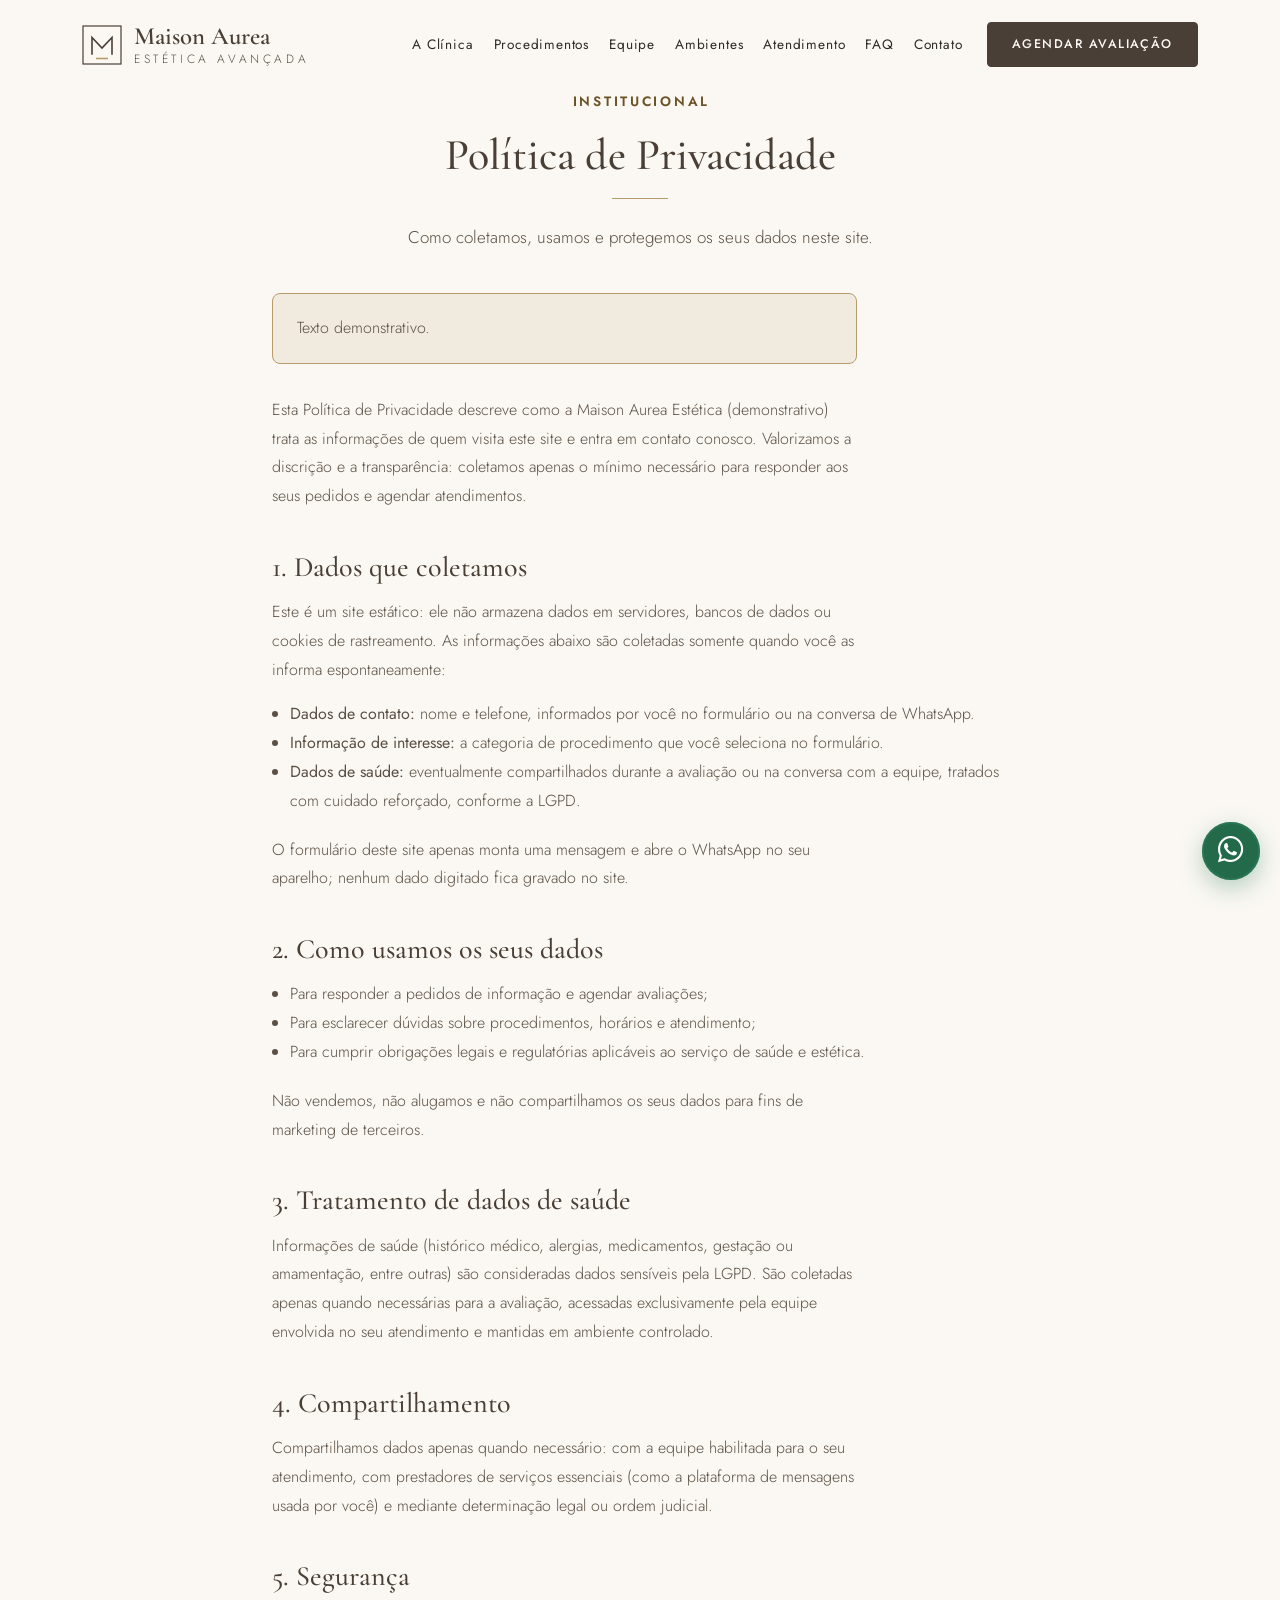
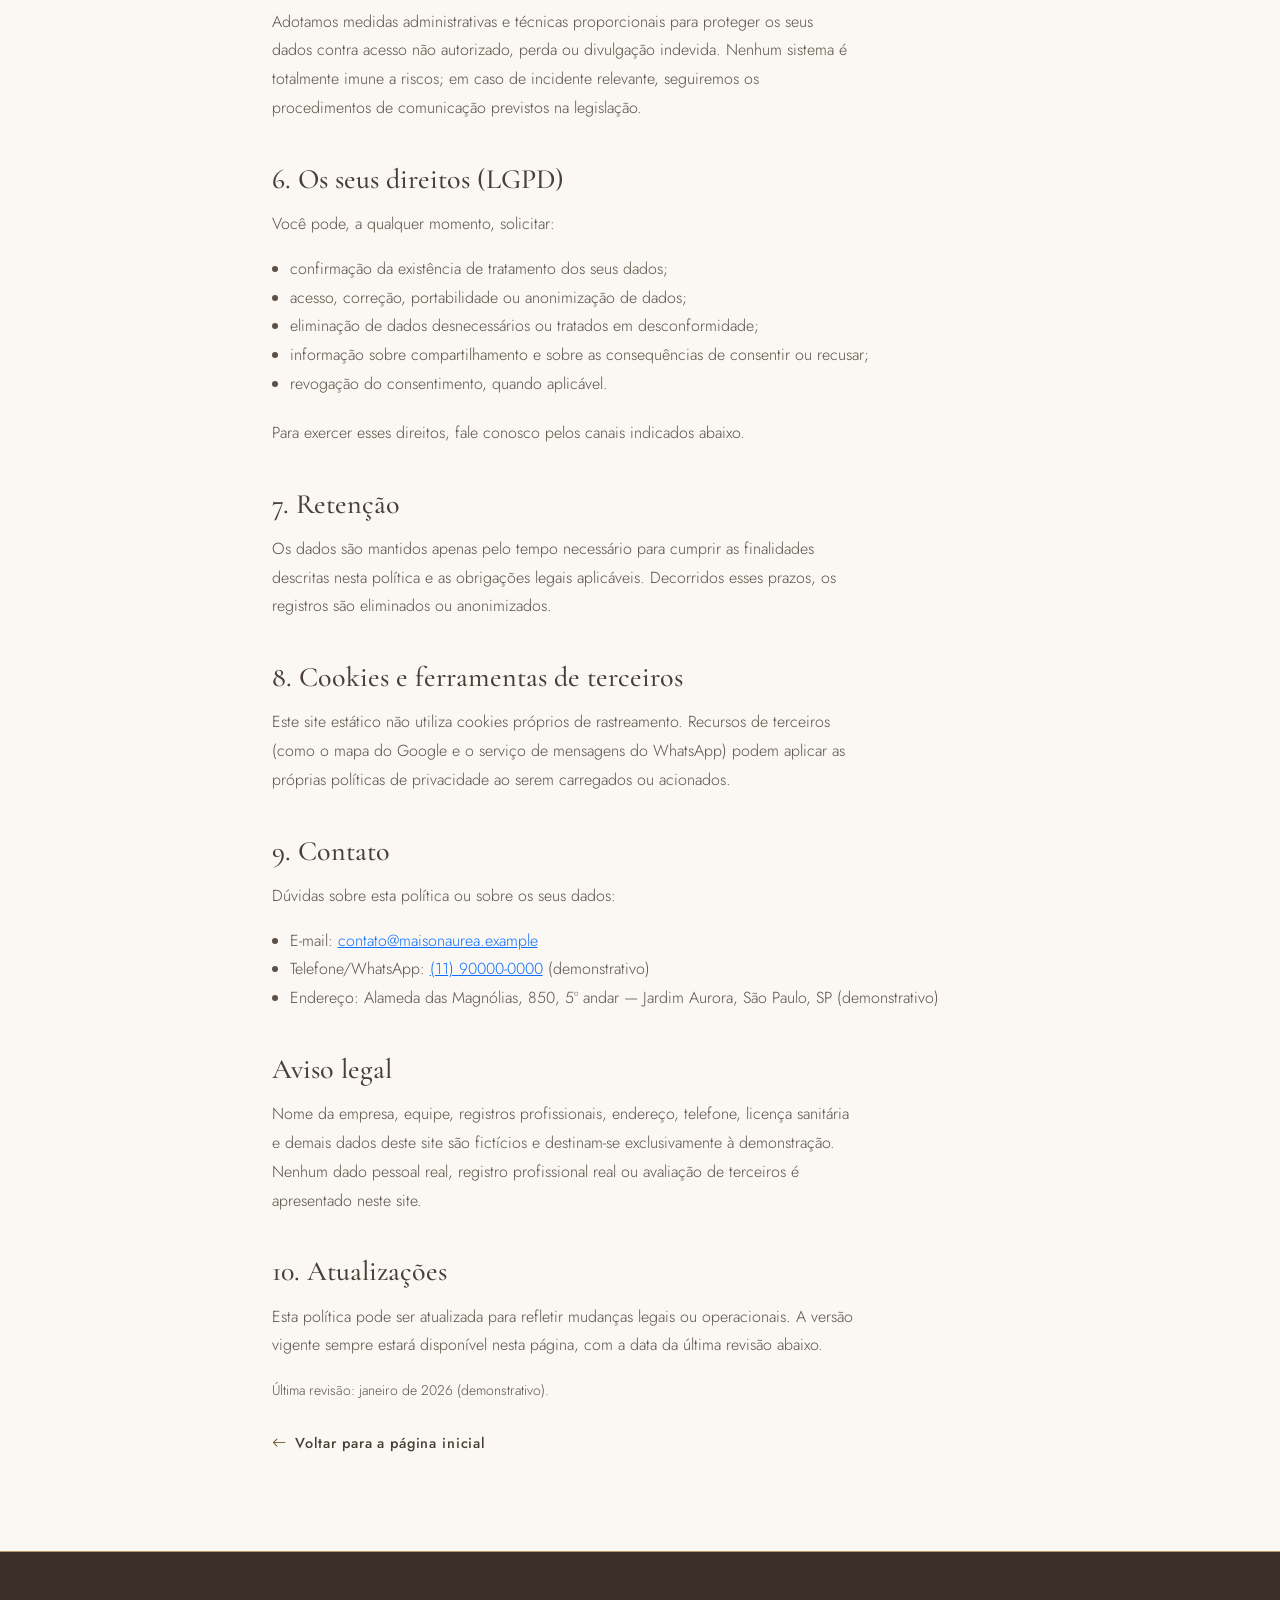
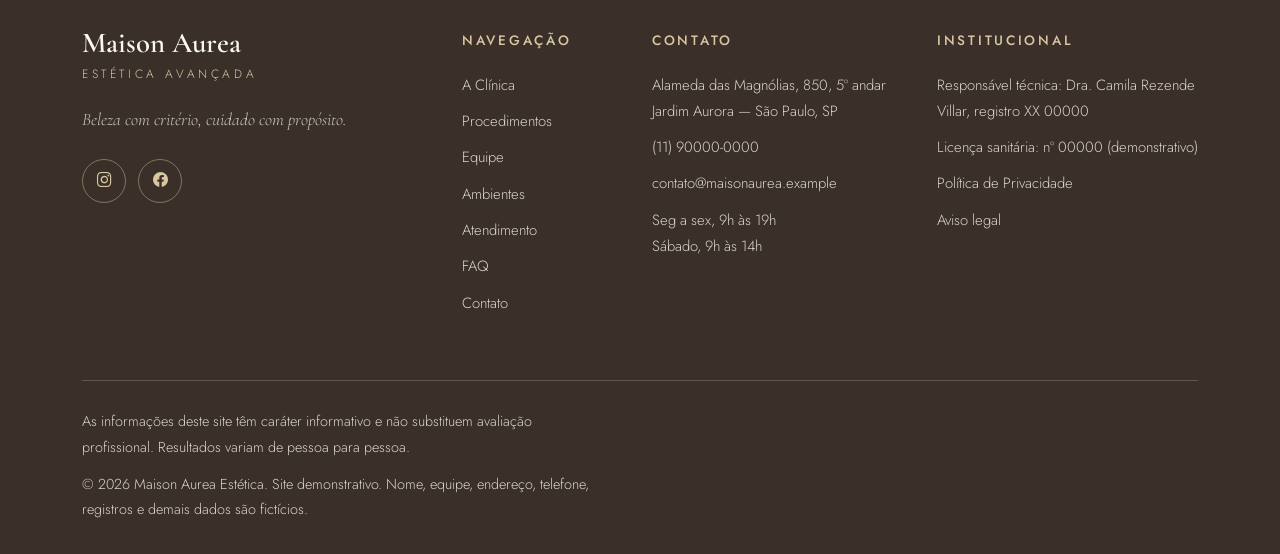
==== commit 191edab6: "substituindo mensagens de ia por textos informativos e ajuste de layout" ====
--- a/privacidade.html
+++ b/privacidade.html
@@ -87,8 +87,7 @@
             e DEVE ser revisado por profissional jurídico antes da publicação.
           -->
           <p class="legal-demo-note">
-            <strong>Modelo a ser revisado por profissional jurídico.</strong>
-            Este texto é demonstrativo e foi elaborado como referência inicial de adequação à Lei Geral de Proteção de Dados (Lei nº 13.709/2018). Substitua pelas práticas reais da clínica após análise jurídica.
+            Texto demonstrativo.
           </p>
 
           <p>Esta Política de Privacidade descreve como a Maison Aurea Estética (demonstrativo) trata as informações de quem visita este site e entra em contato conosco. Valorizamos a discrição e a transparência: coletamos apenas o mínimo necessário para responder aos seus pedidos e agendar atendimentos.</p>
--- a/css/style.css
+++ b/css/style.css
@@ -14,10 +14,10 @@
   --c-surface: #F1EADF;
   --c-surface-alt: #FFFFFF;
   --c-text: #2E2924;
-  --c-muted: #7A6E62;
+  --c-muted: #5B5046;
   --c-border: #E4DACB;
-  --c-whatsapp: #2F7D5B;
-  --c-gold-text: #8A6D3B;      /* dourado escurecido: texto pequeno com contraste AA */
+  --c-whatsapp: #236A4B;
+  --c-gold-text: #6B5327;      /* dourado escurecido: texto pequeno com contraste AA (>=4.5:1) */
   --c-footer: #3A3029;
   --c-on-dark: #FBF8F3;
 
@@ -137,12 +137,22 @@
 }
 
 .section-eyebrow {
-  font-size: 0.75rem;
-  font-weight: 500;
+  display: block;
+  width: 100%;
+  max-width: 100%;
+  margin: 0 auto 1rem;
+  padding-left: 0.2em;
+  text-align: center;
+  font-size: 0.85rem;
+  font-weight: 600;
   letter-spacing: 0.2em;
   text-transform: uppercase;
   color: var(--c-gold-text);
-  margin-bottom: 1rem;
+}
+.section-header--left .section-eyebrow {
+  margin-inline: 0;
+  text-align: left;
+  padding-left: 0;
 }
 .section-eyebrow--light {
   color: var(--c-accent);
@@ -174,6 +184,9 @@
   font-size: 1.0625rem;
   line-height: 1.75;
   margin-inline: auto;
+  max-width: 44rem;
+  text-align: center;
+  text-wrap: balance;
 }
 .section-header--left .section-subtitle,
 .section-header--left .section-lead {
@@ -280,7 +293,7 @@
 /* Selo discreto demonstrativo */
 .badge-demo {
   display: inline-block;
-  font-size: 0.65rem;
+  font-size: 0.8rem;
   font-weight: 500;
   letter-spacing: 0.16em;
   text-transform: uppercase;
@@ -347,7 +360,7 @@
   color: var(--c-primary);
 }
 .brand-sub {
-  font-size: 0.6rem;
+  font-size: 0.75rem;
   letter-spacing: 0.3em;
   text-transform: uppercase;
   color: var(--c-muted);
@@ -403,16 +416,17 @@
   box-shadow: 0 0 0 0.2rem rgba(184, 155, 106, 0.35);
 }
 .navbar-toggler-icon {
-  display: flex;
-  flex-direction: column;
-  gap: 5px;
-  width: 22px;
-}
-.navbar-toggler-icon span {
-  display: block;
-  height: 1.5px;
-  background: var(--c-primary);
-  border-radius: 2px;
+  display: inline-block;
+  width: 1.5em;
+  height: 1.5em;
+  vertical-align: middle;
+  background-color: transparent;
+  border: 0;
+  background-repeat: no-repeat;
+  background-position: center;
+  background-size: 100%;
+  /* Tom marrom do tema como fallback; Bootstrap sobrescreve quando disponível */
+  background-image: var(--bs-navbar-toggler-icon-bg, url("data:image/svg+xml,%3csvg xmlns='http://www.w3.org/2000/svg' viewBox='0 0 30 30'%3e%3cpath stroke='%234A3F36' stroke-linecap='round' stroke-miterlimit='10' stroke-width='2' d='M4 7h22M4 15h22M4 23h22'/%3e%3c/svg%3e"));
 }
 /* Menu mobile em painel */
 @media (max-width: 991.98px) {
@@ -453,7 +467,21 @@
 .hero {
   padding-top: var(--header-h);
   background-color: var(--c-bg);
-  overflow: hidden;
+  overflow: clip;
+}
+
+.hero-content,
+.hero-title,
+.hero-subtitle,
+.hero-actions,
+.hero-trust {
+  min-width: 0;
+  max-width: 100%;
+  overflow-wrap: break-word;
+}
+
+.hero-title {
+  overflow-wrap: anywhere;
 }
 
 .hero-row {
@@ -469,9 +497,14 @@
 
 .hero-eyebrow {
   display: flex;
+  flex-wrap: wrap;
   align-items: center;
-  gap: 1rem;
-  font-size: 0.75rem;
+  row-gap: 0.5rem;
+  column-gap: 1rem;
+  min-width: 0;
+  max-width: 100%;
+  overflow-wrap: break-word;
+  font-size: 0.85rem;
   font-weight: 500;
   letter-spacing: 0.2em;
   text-transform: uppercase;
@@ -480,14 +513,17 @@
 }
 .hero-eyebrow-line {
   display: inline-block;
+  flex: 0 0 auto;
   width: 3rem;
   height: 1px;
   background: var(--c-secondary);
 }
 
 .hero-title {
-  font-size: clamp(2.4rem, 1.5rem + 4vw, 4rem);
-  line-height: 1.1;
+  font-size: clamp(2rem, 1.35rem + 4vw, 4rem);
+  line-height: 1.08;
+  letter-spacing: -0.01em;
+  text-wrap: balance;
   margin-bottom: 1.5rem;
 }
 .hero-title em {
@@ -507,6 +543,15 @@
   flex-wrap: wrap;
   gap: 1rem;
   margin-bottom: 2.5rem;
+  min-width: 0;
+  max-width: 100%;
+}
+
+.hero-actions .btn {
+  min-width: 0;
+  max-width: 100%;
+  white-space: normal;
+  overflow-wrap: anywhere;
 }
 
 .hero-trust {
@@ -571,7 +616,7 @@
   border: 1px solid var(--c-border);
   border-radius: var(--radius-sm);
   padding: 0.7rem 1.1rem;
-  font-size: 0.8rem;
+  font-size: 0.9rem;
   letter-spacing: 0.04em;
   color: var(--c-text);
   box-shadow: var(--shadow-soft);
@@ -672,7 +717,7 @@
 .filter-btn {
   flex: 0 0 auto;
   font-family: var(--font-body);
-  font-size: 0.8rem;
+  font-size: 0.9rem;
   font-weight: 500;
   letter-spacing: 0.1em;
   text-transform: uppercase;
@@ -729,7 +774,7 @@
 }
 
 .card-procedure__cat {
-  font-size: 0.7rem;
+  font-size: 0.85rem;
   font-weight: 500;
   letter-spacing: 0.2em;
   text-transform: uppercase;
@@ -864,7 +909,7 @@
   flex-grow: 1;
 }
 .card-member__role {
-  font-size: 0.7rem;
+  font-size: 0.85rem;
   font-weight: 500;
   letter-spacing: 0.18em;
   text-transform: uppercase;
@@ -885,7 +930,7 @@
   font-weight: 500;
 }
 .card-member__register {
-  font-size: 0.8rem;
+  font-size: 0.9rem;
   letter-spacing: 0.04em;
   color: var(--c-gold-text);
   border-top: 1px solid var(--c-border);
@@ -901,24 +946,37 @@
 }
 
 .formacao-block {
-  max-width: 46rem;
+  max-width: 64rem;
   margin: 3rem auto 0;
   text-align: center;
   background: var(--c-surface);
   border: 1px solid var(--c-border);
   border-radius: var(--radius-md);
   padding: 1.75rem 2rem;
+  display: flex;
+  flex-direction: column;
+  align-items: center;
+  justify-content: center;
 }
 .formacao-block__title {
   font-family: var(--font-display);
   font-size: 1.25rem;
   color: var(--c-primary);
   margin-bottom: 0.5rem;
+  text-align: center;
 }
 .formacao-block__text {
   font-size: 0.9rem;
   color: var(--c-muted);
   margin: 0 auto;
+  text-align: center;
+  max-width: 100%;
+}
+.formacao-block__note {
+  font-size: 0.8rem;
+  color: var(--c-muted);
+  margin-top: 0.75rem;
+  text-align: center;
 }
 
 .section-cta {
@@ -984,6 +1042,8 @@
 .gallery-note {
   display: flex;
   align-items: center;
+  justify-content: center;
+  text-align: center;
   flex-wrap: wrap;
   gap: 0.75rem;
   margin: 1.5rem auto 0;
@@ -1016,11 +1076,14 @@
 }
 /* ---------- 12. LINHA DO TEMPO (ETAPAS) ---------- */
 .timeline {
+  --tl-num: clamp(3rem, 2.75rem + 1vw, 4rem);
   list-style: none;
-  margin: 0;
+  margin: 0 auto;
   padding: 0;
+  width: 100%;
+  max-width: 100%;
   display: grid;
-  grid-template-columns: repeat(5, 1fr);
+  grid-template-columns: repeat(5, minmax(0, 1fr));
   gap: 1.5rem;
   counter-reset: none;
   position: relative;
@@ -1036,20 +1099,25 @@
 }
 .timeline-item {
   position: relative;
+  min-width: 0;
+  max-width: 100%;
   text-align: center;
   padding-top: 0;
 }
-.timeline-num {
+.timeline-item .timeline-num {
   display: inline-flex;
   align-items: center;
   justify-content: center;
-  width: 4rem;
-  height: 4rem;
+  width: var(--tl-num);
+  height: var(--tl-num);
+  aspect-ratio: 1 / 1;
+  flex-shrink: 0;
   border-radius: 50%;
   background: var(--c-surface);
   border: 1px solid var(--c-secondary);
   font-family: var(--font-display);
-  font-size: 1.5rem;
+  font-size: clamp(1.15rem, 1rem + 0.6vw, 1.5rem);
+  line-height: 1;
   color: var(--c-primary);
   margin-bottom: 1.25rem;
   position: relative;
@@ -1060,7 +1128,7 @@
   margin-bottom: 0.5rem;
 }
 .timeline-item p {
-  font-size: 0.9rem;
+  font-size: 1rem;
   color: var(--c-muted);
   line-height: 1.7;
   margin: 0 auto;
@@ -1309,7 +1377,7 @@
   text-underline-offset: 0.25em;
 }
 .contact-info__item p.contact-info__note {
-  font-size: 0.75rem;
+  font-size: 0.85rem;
   letter-spacing: 0.12em;
   text-transform: uppercase;
   color: var(--c-gold-text);
@@ -1429,7 +1497,7 @@
   margin-bottom: 0.35rem;
 }
 .footer-brand-sub {
-  font-size: 0.6rem;
+  font-size: 0.75rem;
   letter-spacing: 0.3em;
   text-transform: uppercase;
   color: var(--c-accent);
@@ -1443,7 +1511,7 @@
   margin-bottom: 1.5rem;
 }
 .footer-title {
-  font-size: 0.75rem;
+  font-size: 0.85rem;
   font-weight: 500;
   letter-spacing: 0.2em;
   text-transform: uppercase;
@@ -1493,14 +1561,14 @@
   gap: 0.75rem;
 }
 .footer-compliance {
-  font-size: 0.8rem;
-  color: rgba(251, 248, 243, 0.65);
+  font-size: 0.9rem;
+  color: rgba(251, 248, 243, 0.82);
   max-width: 65ch;
   margin: 0;
 }
 .footer-copy {
-  font-size: 0.8rem;
-  color: rgba(251, 248, 243, 0.65);
+  font-size: 0.9rem;
+  color: rgba(251, 248, 243, 0.82);
   margin: 0;
 }
 
@@ -1631,6 +1699,19 @@
   .diferenciais-item:nth-child(2n + 1) {
     border-left: none;
   }
+  .timeline {
+    --tl-num: clamp(2.75rem, 2.5rem + 1vw, 3.25rem);
+    grid-template-columns: repeat(2, minmax(0, 1fr));
+    gap: 2.5rem 1.5rem;
+  }
+  .timeline::before {
+    display: none;
+  }
+  .timeline-item .timeline-num {
+    width: var(--tl-num);
+    height: var(--tl-num);
+    font-size: clamp(1.1rem, 1rem + 0.5vw, 1.3rem);
+  }
 }
 
 @media (max-width: 991.98px) {
@@ -1660,17 +1741,20 @@
   }
   .hero-actions .btn {
     flex: 1 1 100%;
+    width: 100%;
     text-align: center;
   }
 
   .timeline {
+    --tl-num: clamp(2.75rem, 2.5rem + 3.5vw, 3.25rem);
     grid-template-columns: 1fr;
     gap: 0;
   }
   .timeline::before {
+    display: block;
     top: 0;
     bottom: 0;
-    left: 2rem;
+    left: calc(var(--tl-num) / 2);
     right: auto;
     width: 0;
     height: auto;
@@ -1679,7 +1763,7 @@
   }
   .timeline-item {
     display: grid;
-    grid-template-columns: 4rem 1fr;
+    grid-template-columns: var(--tl-num) minmax(0, 1fr);
     grid-template-areas:
       "num title"
       "num desc";
@@ -1687,9 +1771,31 @@
     text-align: left;
     padding-block: 1.25rem;
   }
-  .timeline-num { grid-area: num; margin-bottom: 0; }
-  .timeline-item h3 { grid-area: title; align-self: end; }
-  .timeline-item p { grid-area: desc; margin: 0; }
+  .timeline-item .timeline-num {
+    grid-area: num;
+    justify-self: start;
+    align-self: start;
+    width: var(--tl-num);
+    height: var(--tl-num);
+    font-size: clamp(1.1rem, 1rem + 0.5vw, 1.3rem);
+    margin: 0;
+    flex-shrink: 0;
+  }
+  .timeline-item h3 {
+    grid-area: title;
+    align-self: end;
+    margin: 0 0 0.35rem;
+    min-width: 0;
+    max-width: 100%;
+    overflow-wrap: break-word;
+  }
+  .timeline-item > p:not(.timeline-num) {
+    grid-area: desc;
+    margin: 0;
+    min-width: 0;
+    max-width: 100%;
+    overflow-wrap: break-word;
+  }
 
   .gallery-grid {
     grid-template-columns: repeat(2, 1fr);
@@ -1712,6 +1818,45 @@
 }
 
 @media (max-width: 767.98px) {
+  .timeline {
+    --tl-num: 3rem;
+    grid-template-columns: 1fr;
+    gap: 1rem;
+    max-width: 30rem;
+  }
+  .timeline::before {
+    display: none;
+  }
+  .timeline-item {
+    display: grid;
+    grid-template-columns: var(--tl-num) minmax(0, 1fr);
+    grid-template-areas:
+      "num title"
+      "num desc";
+    column-gap: 1rem;
+    align-items: start;
+    text-align: left;
+    background: var(--c-bg);
+    border: 1px solid var(--c-border);
+    border-radius: var(--radius-md);
+    padding: 1.25rem 1.25rem 1.35rem;
+  }
+  .timeline-item .timeline-num {
+    grid-area: num;
+    width: var(--tl-num);
+    height: var(--tl-num);
+    font-size: 1.2rem;
+    margin: 0;
+  }
+  .timeline-item h3 {
+    grid-area: title;
+    font-size: 1.15rem;
+  }
+  .timeline-item > p:not(.timeline-num) {
+    grid-area: desc;
+    margin: 0;
+    font-size: 1rem;
+  }
   .gallery-grid {
     grid-template-columns: 1fr;
   }
@@ -1777,6 +1922,12 @@
   *,
   *::before,
   *::after {
+.contact-demo-note {
+  text-align: center;
+  font-size: 0.8rem;
+  color: var(--c-muted);
+  margin-top: 2rem;
+}
     animation-duration: 0.01ms !important;
     animation-iteration-count: 1 !important;
     transition-duration: 0.01ms !important;
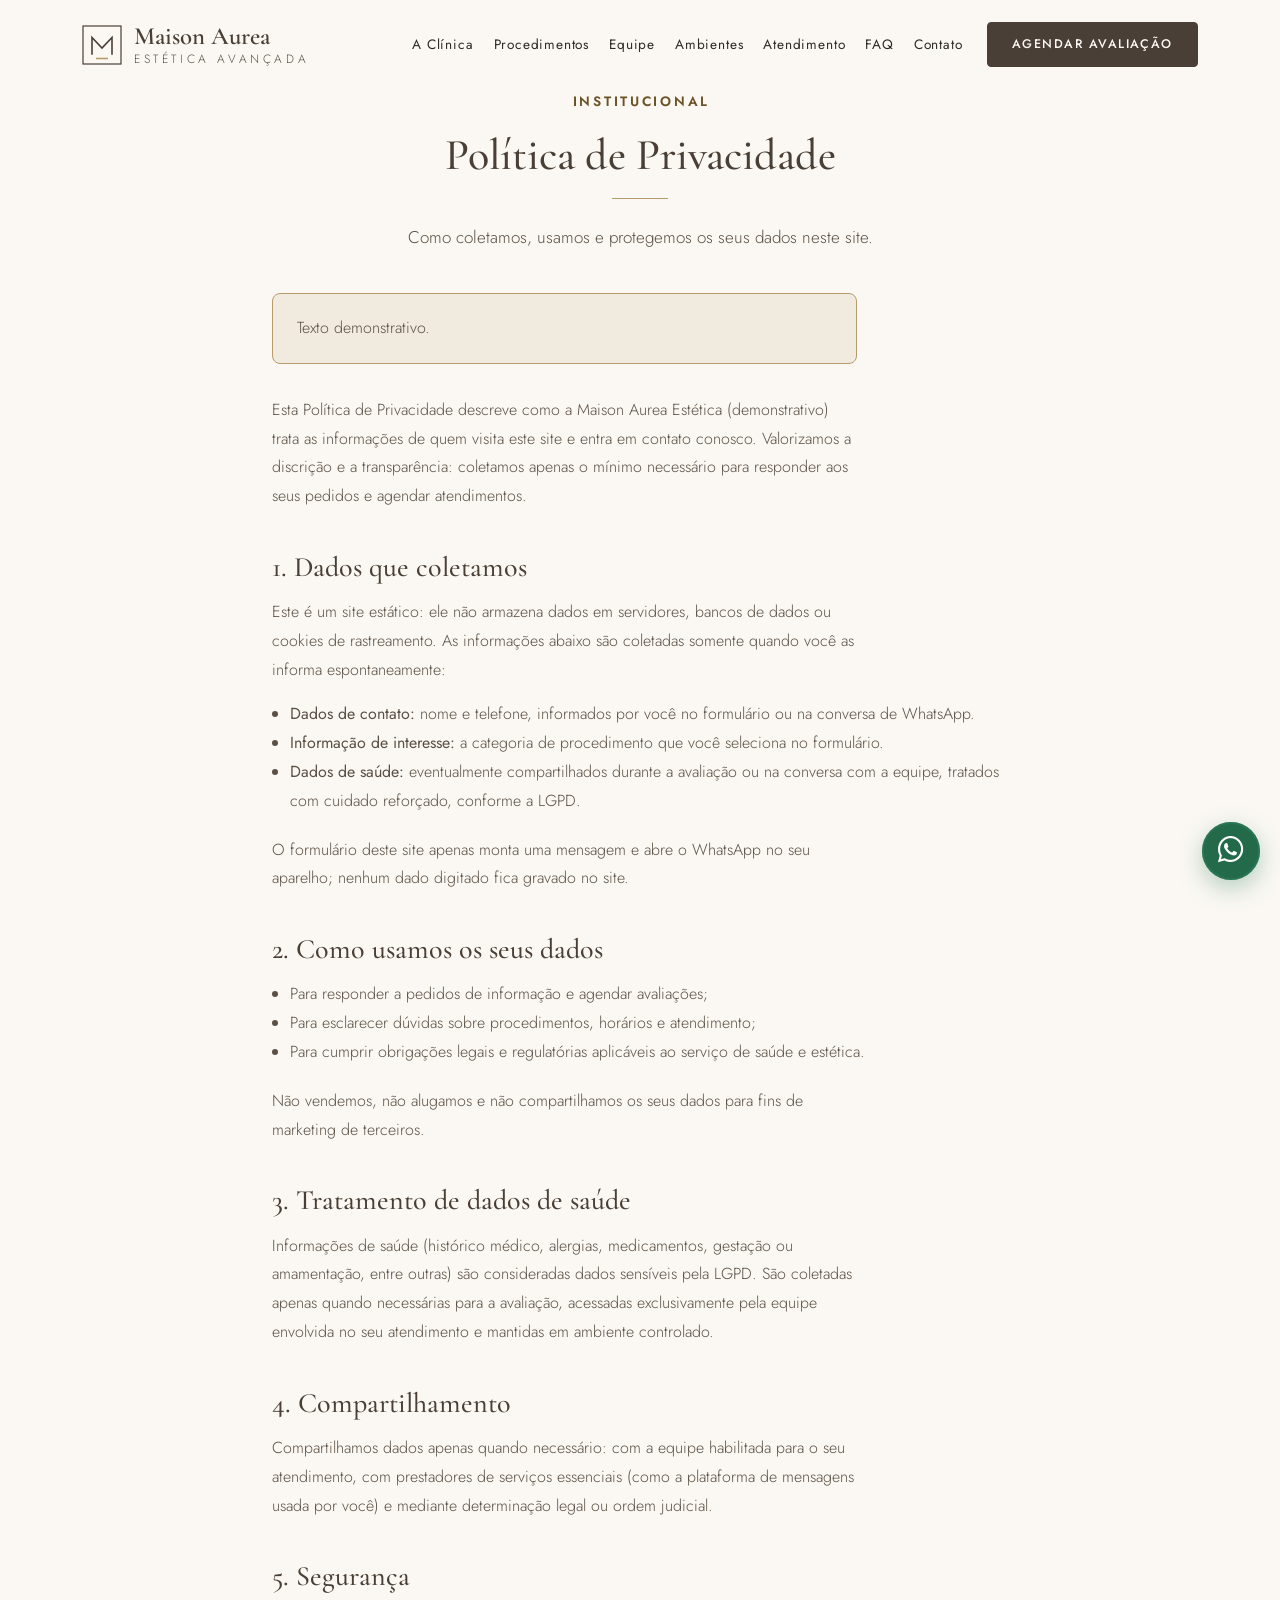
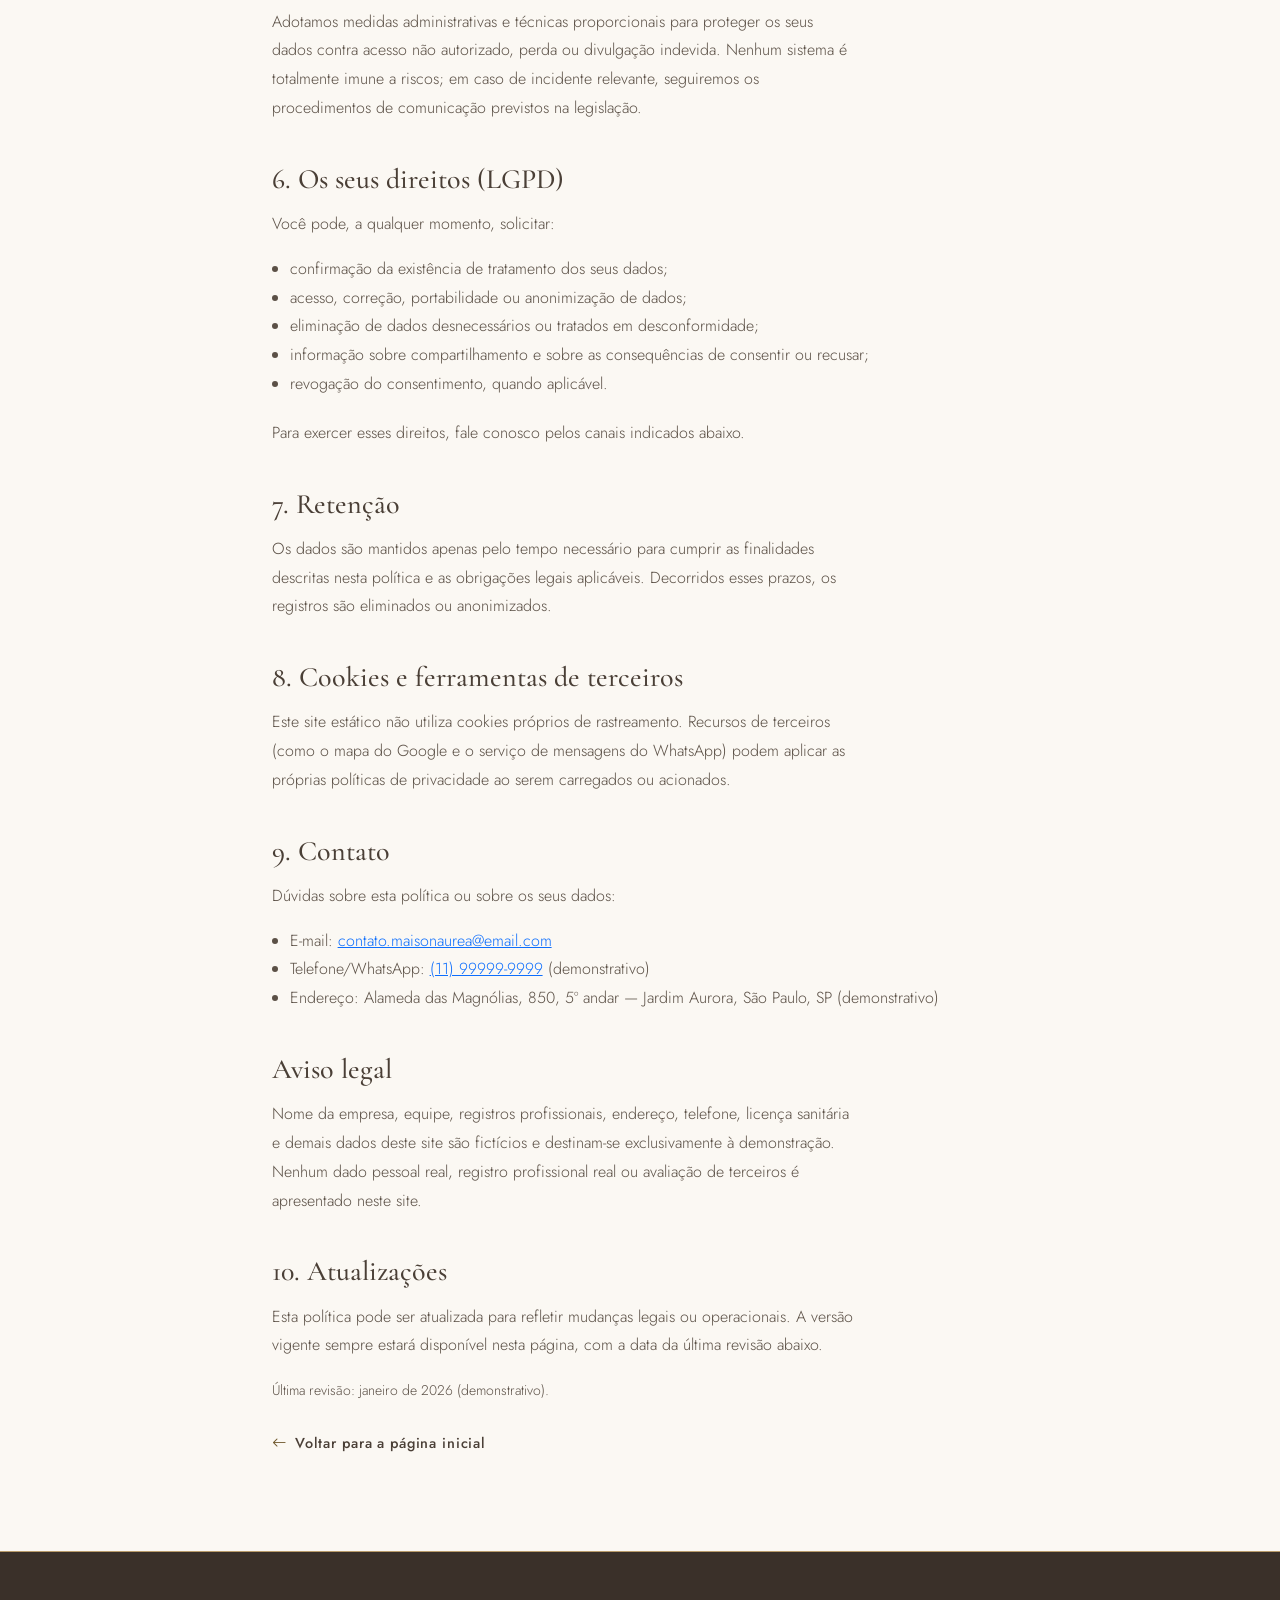
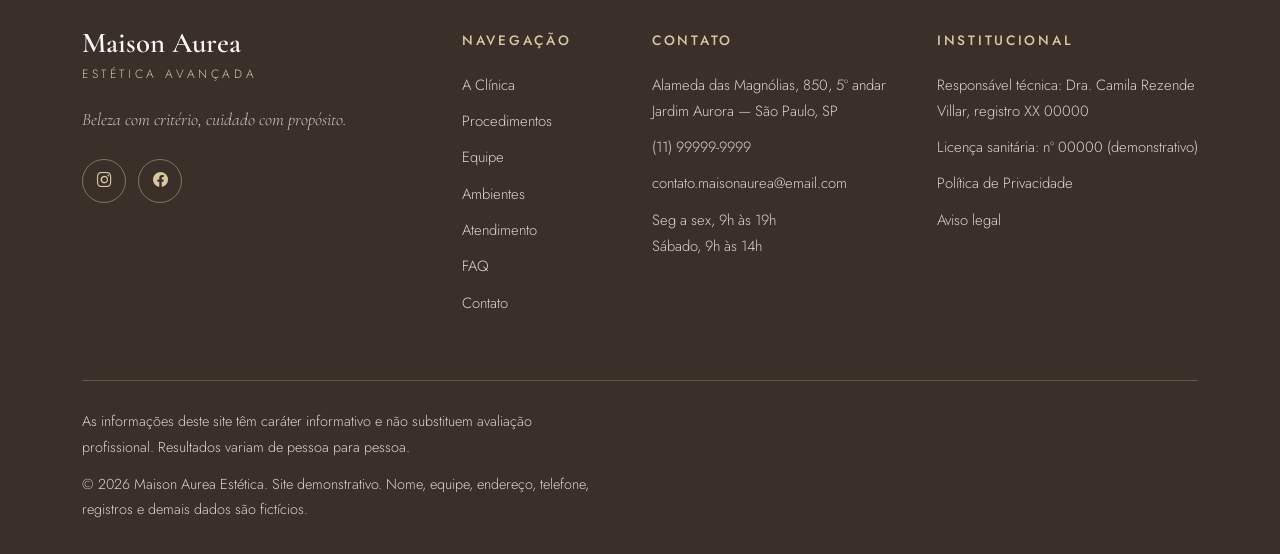
==== commit 6b647cc2: "padronizacao de dados ficticios" ====
--- a/privacidade.html
+++ b/privacidade.html
@@ -1,4 +1,4 @@
-<!DOCTYPE html>
+﻿<!DOCTYPE html>
 <html lang="pt-BR">
 <head>
   <meta charset="UTF-8">
@@ -62,7 +62,7 @@
             <li class="nav-item"><a class="nav-link" href="index.html#faq">FAQ</a></li>
             <li class="nav-item"><a class="nav-link" href="index.html#contato">Contato</a></li>
           </ul>
-          <a class="btn btn-brand btn-header-cta" href="https://wa.me/5511900000000" target="_blank" rel="noopener noreferrer" data-whatsapp-message="Olá! Gostaria de agendar uma avaliação na Maison Aurea.">
+          <a class="btn btn-brand btn-header-cta" href="https://wa.me/5511999999999" target="_blank" rel="noopener noreferrer" data-whatsapp-message="Olá! Gostaria de agendar uma avaliação na Maison Aurea.">
             Agendar avaliação
           </a>
         </div>
@@ -137,8 +137,8 @@
           <h2>9. Contato</h2>
           <p>Dúvidas sobre esta política ou sobre os seus dados:</p>
           <ul>
-            <li>E-mail: <a href="mailto:contato@maisonaurea.example">contato@maisonaurea.example</a></li>
-            <li>Telefone/WhatsApp: <a href="tel:+5511900000000">(11) 90000-0000</a> (demonstrativo)</li>
+            <li>E-mail: <a href="mailto:contato.maisonaurea@email.com">contato.maisonaurea@email.com</a></li>
+            <li>Telefone/WhatsApp: <a href="tel:+5511999999999">(11) 99999-9999</a> (demonstrativo)</li>
             <li>Endereço: Alameda das Magnólias, 850, 5º andar — Jardim Aurora, São Paulo, SP (demonstrativo)</li>
           </ul>
 
@@ -172,7 +172,7 @@
             <a href="https://www.instagram.com/" target="_blank" rel="noopener noreferrer" aria-label="Instagram da Maison Aurea (abre em nova aba)">
               <i class="bi bi-instagram" aria-hidden="true"></i>
             </a>
-            <a href="#" aria-label="Facebook da Maison Aurea (em breve)">
+            <a href="https://www.facebook.com/" aria-label="Facebook da Maison Aurea (em breve)">
               <i class="bi bi-facebook" aria-hidden="true"></i>
             </a>
           </div>
@@ -195,8 +195,8 @@
           <p class="footer-title">Contato</p>
           <ul class="footer-links list-unstyled">
             <li>Alameda das Magnólias, 850, 5º andar<br>Jardim Aurora — São Paulo, SP</li>
-            <li><a href="tel:+5511900000000">(11) 90000-0000</a></li>
-            <li><a href="mailto:contato@maisonaurea.example">contato@maisonaurea.example</a></li>
+            <li><a href="tel:+5511999999999">(11) 99999-9999</a></li>
+            <li><a href="mailto:contato.maisonaurea@email.com">contato.maisonaurea@email.com</a></li>
             <li>Seg a sex, 9h às 19h<br>Sábado, 9h às 14h</li>
           </ul>
         </div>
@@ -221,7 +221,7 @@
     </div>
   </footer>
   <!-- Botão flutuante de WhatsApp -->
-  <a class="whatsapp-float" href="https://wa.me/5511900000000" target="_blank" rel="noopener noreferrer"
+  <a class="whatsapp-float" href="https://wa.me/5511999999999" target="_blank" rel="noopener noreferrer"
      aria-label="Falar pelo WhatsApp (abre em nova aba)" data-whatsapp-message="Olá! Gostaria de agendar uma avaliação na Maison Aurea.">
     <i class="bi bi-whatsapp" aria-hidden="true"></i>
   </a>
--- a/css/style.css
+++ b/css/style.css
@@ -54,6 +54,11 @@
   scroll-padding-top: calc(var(--header-h-scrolled) + 1rem);
 }
 
+html, body {
+  overflow-x: hidden;
+  max-width: 100%;
+}
+
 body {
   background-color: var(--c-bg);
   color: var(--c-text);
@@ -468,6 +473,7 @@
   padding-top: var(--header-h);
   background-color: var(--c-bg);
   overflow: clip;
+  overflow-x: hidden;
 }
 
 .hero-content,
@@ -630,6 +636,7 @@
 .clinica-composition {
   position: relative;
   padding: 2rem 0 3.5rem 3rem;
+  overflow: hidden;
 }
 .clinica-line {
   position: absolute;
@@ -1860,6 +1867,11 @@
   .gallery-grid {
     grid-template-columns: 1fr;
   }
+  .procedure-filter {
+    flex-wrap: wrap;
+    overflow-x: visible;
+    justify-content: center;
+  }
   .clinica-composition {
     padding: 1.5rem 0 3rem 2rem;
   }
@@ -1922,12 +1934,6 @@
   *,
   *::before,
   *::after {
-.contact-demo-note {
-  text-align: center;
-  font-size: 0.8rem;
-  color: var(--c-muted);
-  margin-top: 2rem;
-}
     animation-duration: 0.01ms !important;
     animation-iteration-count: 1 !important;
     transition-duration: 0.01ms !important;
